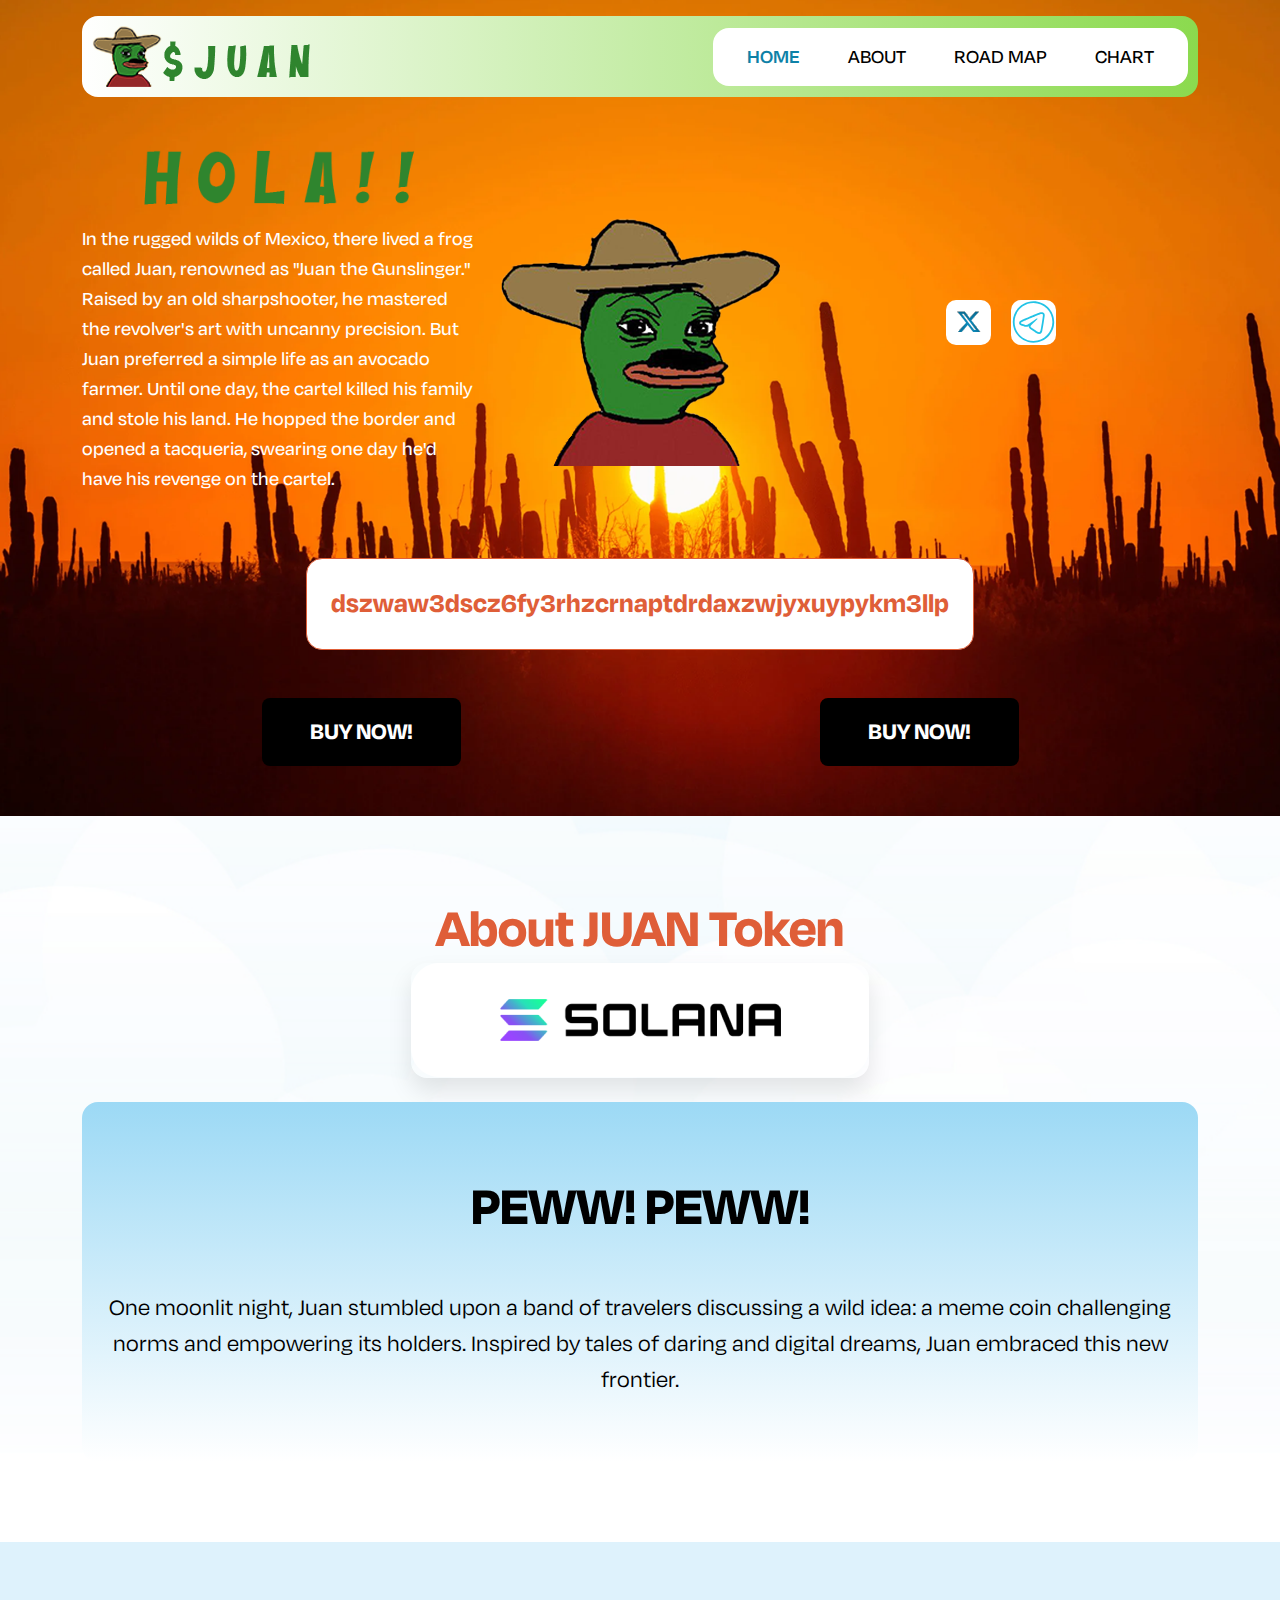
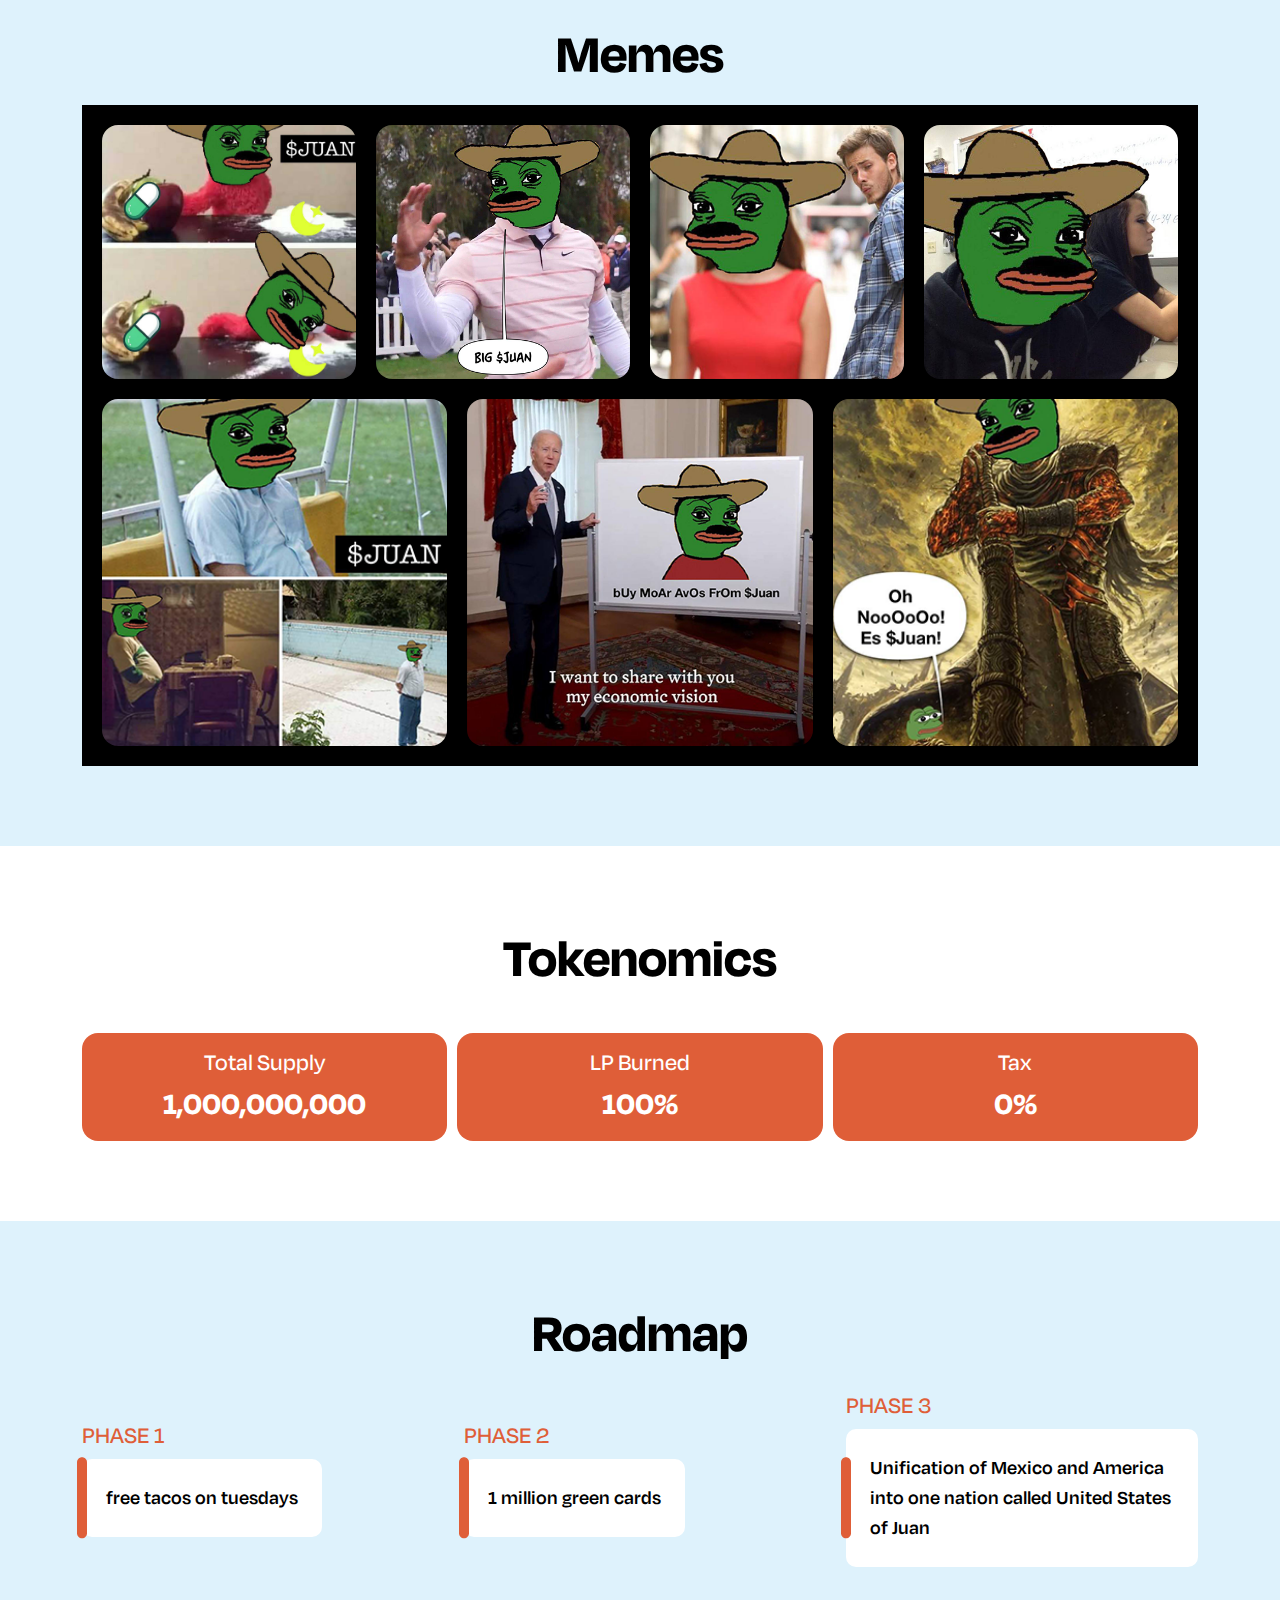
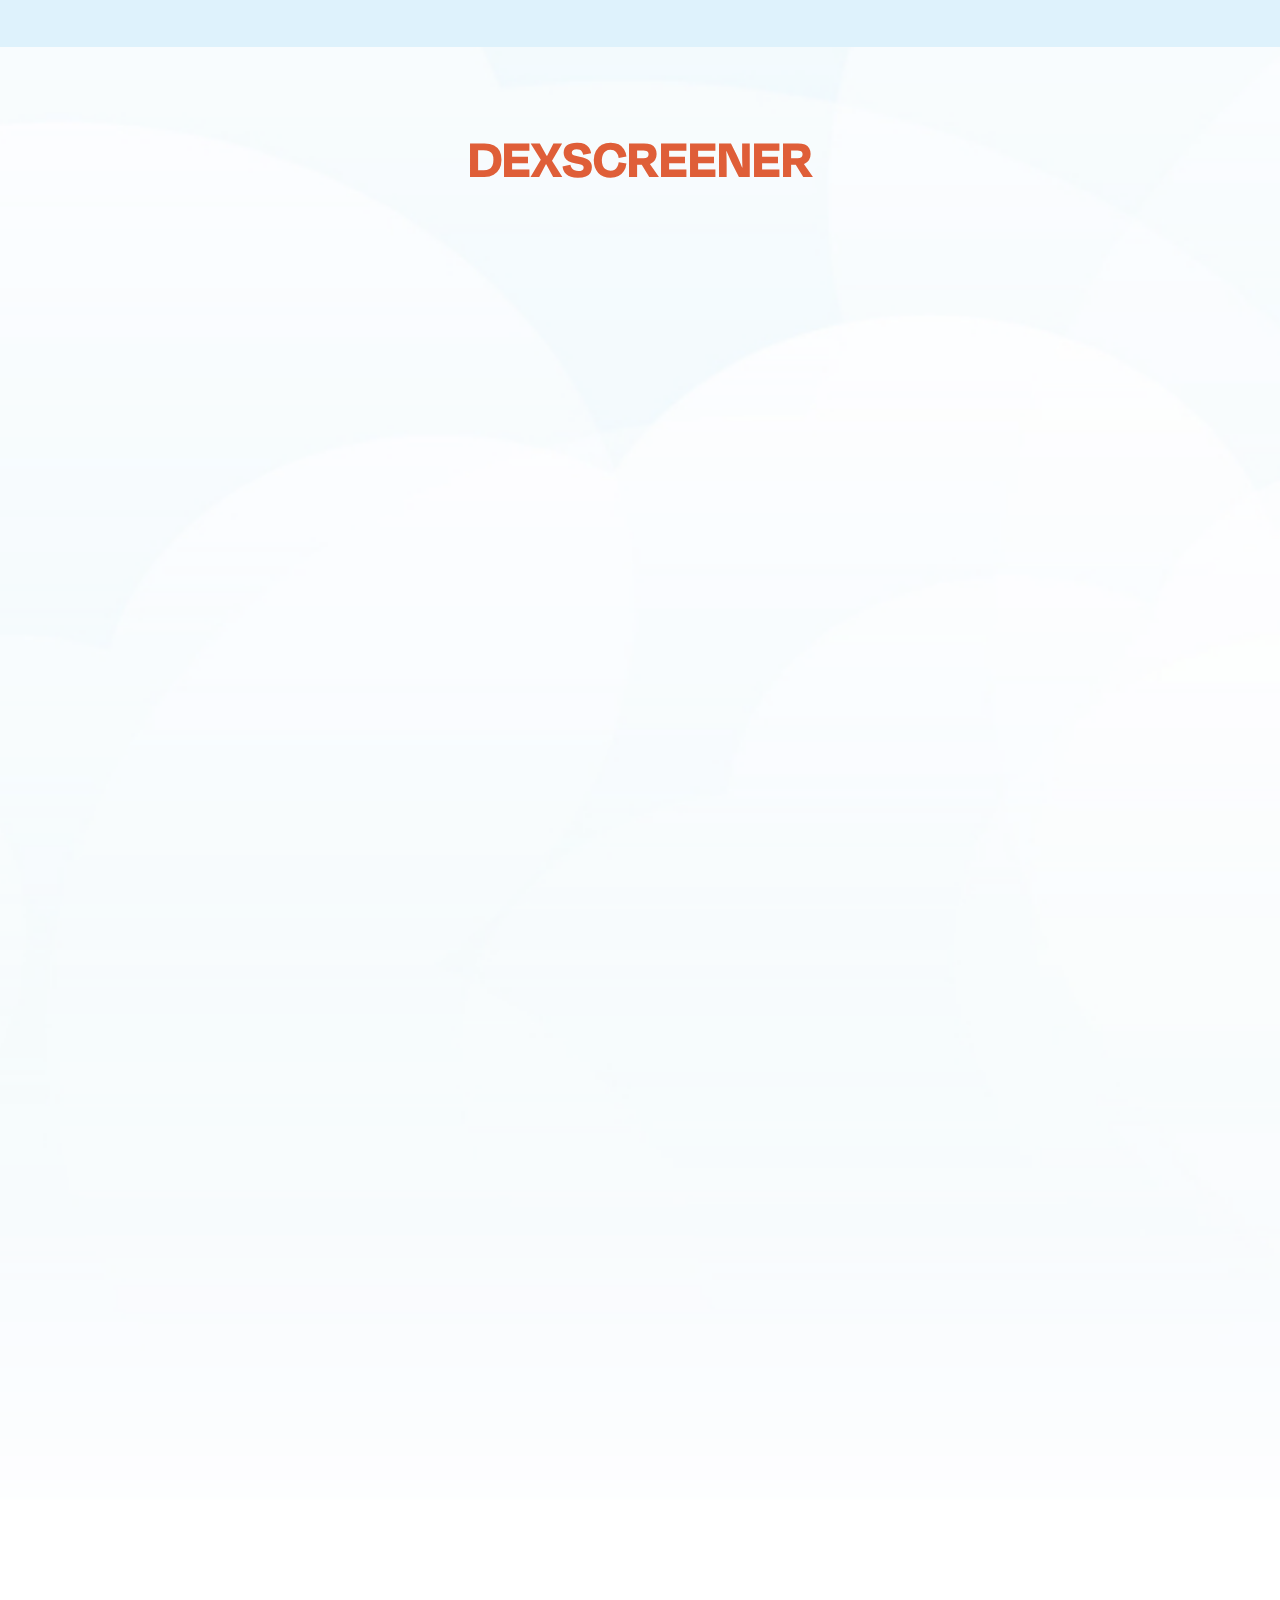
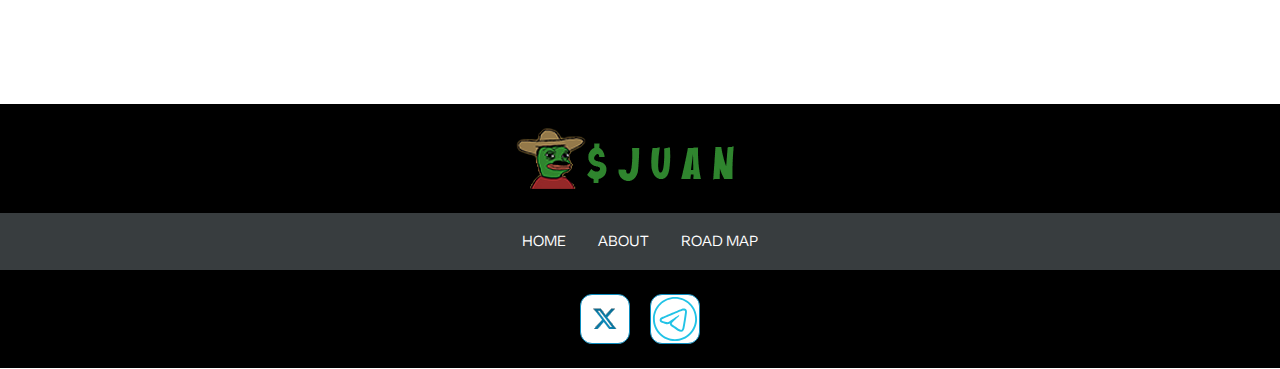
==== index.html @ 1cf5cb99 "a" ====
<!DOCTYPE html>
<html lang="en">
<head>
    <meta charset="UTF-8">
    <meta name="viewport" content="width=device-width, initial-scale=1.0">
    <title>$JUAN</title>
    <link rel="shortcut icon" href="assets/images/lion.png" type="image/png">
    <link rel="stylesheet" href="assets/css/bootstrap.min.css">
    <link rel="stylesheet" href="assets/css/style.css">
</head>

<body>

<header class="position-absolute start-0 end-0 top-0 p-2 p-lg-3">
    <div class="container">
        <div class="row">
            <div>
                <div class="main-header d-flex align-items-center justify-content-between gap-2">
                    <div class="logo">
                        <img src="assets/images/LOO.png" alt="" class="img-fluid">
                    </div>
                    <ul class="menu bg-white fs-5 d-none d-lg-flex">
                        <li><a class="p-3 px-xl-4 nav-link active" href="index.html">HOME</a></li>
                        <li><a class="p-3 px-xl-4 nav-link" href="index.html#about">ABOUT</a></li>
                        <li><a class="p-3 px-xl-4 nav-link" href="index.html#road-map">ROAD MAP</a></li>
                        <li><a class="p-3 px-xl-4 nav-link" href="index.html#dex">CHART</a></li>
                    </ul>
                    <button data-bs-toggle="offcanvas" data-bs-target="#offcanvasRight"
                            aria-controls="offcanvasRight" class="bg-primary p-3 rounded d-lg-none">
                        <img src="assets/images/menu.svg" alt="">
                    </button>
                    <div class="offcanvas offcanvas-end" tabindex="-1" id="offcanvasRight"
                         aria-labelledby="offcanvasRightLabel">
                        <div class="offcanvas-header">
                            <button type="button" class="btn-close" data-bs-dismiss="offcanvas"
                                    aria-label="Close"></button>
                        </div>
                        <div class="offcanvas-body">
                            <ul class="menu bg-white fs-5">
                                <li><a class="p-1 d-block text-black" href="index.html">HOME</a></li>
                                <li><a class="p-1 d-block text-black" href="index.html#about">ABOUT</a></li>
                                <li><a class="p-1 d-block text-black" href="index.html#road-map">ROAD MAP</a></li>
                            </ul>
                        </div>
                    </div>
                </div>
            </div>
        </div>
    </div>
</header>
<main>
    <section class="hero text-center text-lg-start">
        <div class="container">
            <div class="row flex-column flex-lg-row align-items-center row-gap-3">
                <div class="col">
                    <img src="assets/images/welcome.png" alt="WELCOME" class="img-fluid mb-3">
                    <p style="color: white;font-weight: bold" class="fs-5 fw-medium">In the rugged wilds of Mexico,
                        there lived a frog called Juan, renowned as "Juan the Gunslinger." Raised by an old
                        sharpshooter, he mastered the revolver's art with uncanny precision. But Juan preferred a simple
                        life as an avocado farmer. Until one day, the cartel killed his family and stole his land. He
                        hopped the border and opened a tacqueria, swearing one day he'd have his revenge on the
                        cartel.</p>
                </div>
                <div class="w-auto">
                    <img src="assets/images/lion.png" alt="LION" class="img-fluid">
                </div>
                <div class="col">
                    <ul class="w-auto mx-auto social-icons d-flex justify-content-center">
                        <li><a style="margin-right: 20px" href="https://x.com/juan_taco_shack"
                               class="bg-white d-flex align-items-center justify-content-center">
                            <svg width="24" height="22" viewBox="0 0 24 22" fill="none"
                                 xmlns="http://www.w3.org/2000/svg">
                                <g filter="url(#filter0_i_90_52)">
                                    <path
                                            d="M18.3414 0.734131H21.7882L14.258 9.3407L23.1167 21.0523H16.1804L10.7476 13.9493L4.53131 21.0523H1.08242L9.13676 11.8466L0.63855 0.734131H7.75096L12.6617 7.22657L18.3414 0.734131ZM17.1317 18.9892H19.0416L6.71317 2.68884H4.66363L17.1317 18.9892Z"
                                            fill="#0C8DBF"></path>
                                </g>
                                <defs>
                                    <filter id="filter0_i_90_52" x="0.63855" y="0.734131" width="22.4781"
                                            height="24.3181" filterUnits="userSpaceOnUse"
                                            color-interpolation-filters="sRGB">
                                        <feFlood flood-opacity="0" result="BackgroundImageFix"></feFlood>
                                        <feBlend mode="normal" in="SourceGraphic" in2="BackgroundImageFix"
                                                 result="shape"></feBlend>
                                        <feColorMatrix in="SourceAlpha" type="matrix"
                                                       values="0 0 0 0 0 0 0 0 0 0 0 0 0 0 0 0 0 0 127 0"
                                                       result="hardAlpha">
                                        </feColorMatrix>
                                        <feOffset dy="4"></feOffset>
                                        <feGaussianBlur stdDeviation="2"></feGaussianBlur>
                                        <feComposite in2="hardAlpha" operator="arithmetic" k2="-1" k3="1"></feComposite>
                                        <feColorMatrix type="matrix"
                                                       values="0 0 0 0 0 0 0 0 0 0 0 0 0 0 0 0 0 0 0.25 0"></feColorMatrix>
                                        <feBlend mode="normal" in2="shape" result="effect1_innerShadow_90_52"></feBlend>
                                    </filter>
                                </defs>
                            </svg>
                        </a></li>
                        <li><a href="https://t.me/JuanSolVerificar"
                               class="bg-white d-flex align-items-center justify-content-center">

                            <svg xmlns="http://www.w3.org/2000/svg" x="0px" y="0px" width="100" height="100"
                                 viewBox="0 0 50 50"
                                 style="fill:#22C3E6;">
                                <path d="M 25 2 C 12.309288 2 2 12.309297 2 25 C 2 37.690703 12.309288 48 25 48 C 37.690712 48 48 37.690703 48 25 C 48 12.309297 37.690712 2 25 2 z M 25 4 C 36.609833 4 46 13.390175 46 25 C 46 36.609825 36.609833 46 25 46 C 13.390167 46 4 36.609825 4 25 C 4 13.390175 13.390167 4 25 4 z M 34.087891 14.035156 C 33.403891 14.035156 32.635328 14.193578 31.736328 14.517578 C 30.340328 15.020578 13.920734 21.992156 12.052734 22.785156 C 10.984734 23.239156 8.9960938 24.083656 8.9960938 26.097656 C 8.9960938 27.432656 9.7783594 28.3875 11.318359 28.9375 C 12.146359 29.2325 14.112906 29.828578 15.253906 30.142578 C 15.737906 30.275578 16.25225 30.34375 16.78125 30.34375 C 17.81625 30.34375 18.857828 30.085859 19.673828 29.630859 C 19.666828 29.798859 19.671406 29.968672 19.691406 30.138672 C 19.814406 31.188672 20.461875 32.17625 21.421875 32.78125 C 22.049875 33.17725 27.179312 36.614156 27.945312 37.160156 C 29.021313 37.929156 30.210813 38.335938 31.382812 38.335938 C 33.622813 38.335938 34.374328 36.023109 34.736328 34.912109 C 35.261328 33.299109 37.227219 20.182141 37.449219 17.869141 C 37.600219 16.284141 36.939641 14.978953 35.681641 14.376953 C 35.210641 14.149953 34.672891 14.035156 34.087891 14.035156 z M 34.087891 16.035156 C 34.362891 16.035156 34.608406 16.080641 34.816406 16.181641 C 35.289406 16.408641 35.530031 16.914688 35.457031 17.679688 C 35.215031 20.202687 33.253938 33.008969 32.835938 34.292969 C 32.477938 35.390969 32.100813 36.335938 31.382812 36.335938 C 30.664813 36.335938 29.880422 36.08425 29.107422 35.53125 C 28.334422 34.97925 23.201281 31.536891 22.488281 31.087891 C 21.863281 30.693891 21.201813 29.711719 22.132812 28.761719 C 22.899812 27.979719 28.717844 22.332938 29.214844 21.835938 C 29.584844 21.464938 29.411828 21.017578 29.048828 21.017578 C 28.923828 21.017578 28.774141 21.070266 28.619141 21.197266 C 28.011141 21.694266 19.534781 27.366266 18.800781 27.822266 C 18.314781 28.124266 17.56225 28.341797 16.78125 28.341797 C 16.44825 28.341797 16.111109 28.301891 15.787109 28.212891 C 14.659109 27.901891 12.750187 27.322734 11.992188 27.052734 C 11.263188 26.792734 10.998047 26.543656 10.998047 26.097656 C 10.998047 25.463656 11.892938 25.026 12.835938 24.625 C 13.831938 24.202 31.066062 16.883437 32.414062 16.398438 C 33.038062 16.172438 33.608891 16.035156 34.087891 16.035156 z"></path>
                            </svg>
                        </a></li>
                    </ul>
                </div>
                <div class="text-center d-flex flex-column align-items-center gap-4 mt-sm-5">
                    <div class="bg-white border border-primary d-inline-block p-4 rounded-4">
                        <div class="d-flex flex-wrap gap-2 align-items-center justify-content-center">
                            <span class="fs-3 text-primary fw-bold fs-30">dszwaw3dscz6fy3rhzcrnaptdrdaxzwjyxuypykm3llp</span>
                        </div>
                    </div>
                    <div class="container">
                        <div class="row">
                            <div class="col">
                                <button class="bg-black text-white fs-4 py-3 px-5 mt-sm-4 rounded-3 fw-bold"
                                        onclick="window.location.href='https://dexscreener.com/solana/dszwaw3dscz6fy3rhzcrnaptdrdaxzwjyxuypykm3llp'">
                                    BUY NOW!
                                </button>
                            </div>
                            <div class="col">
                                <button class="bg-black text-white fs-4 py-3 px-5 mt-sm-4 rounded-3 fw-bold"
                                        onclick="window.location.href='https://www.juanstacoshack.xyz/game.html'">
                                    BUY NOW!
                                </button>
                            </div>
                        </div>
                    </div>

                </div>
            </div>
        </div>
    </section>
    <section class="about inner-space" id="about">
        <div class="container">
            <div class="row justify-content-center text-center">
                <h2 class="display-4 text-primary fw-bold">About JUAN Token</h2>
                <div>
                    <img class="shadow-1 rounded-4 img-fluid" src="assets/images/solana.png" alt="">
                </div>
                <div>
                    <div class="blue-gdnt d-flex flex-column align-items-center rounded-4 mt-4 p-3 pt-5">
                        <h3 class="display-4 fw-bold mt-lg-4">PEWW! PEWW!</h3>
                        <p class="fs-4 my-3 my-lg-5">One moonlit night, Juan stumbled upon a band of travelers
                            discussing a wild idea: a meme coin challenging norms and empowering its holders. Inspired
                            by tales of daring and digital dreams, Juan embraced this new frontier.</p>
                    </div>
                </div>
            </div>
        </div>
    </section>
    <section class="bg-secondary inner-space">
        <div class="container text-center">
            <div class="row">
                <h2 class="display-4 fw-bold">Memes</h2>
            </div>
            <div class="vio-gallery mt-3">
                <div class="d-flex">
                    <div class="col"><img src="assets/images/cv1.png" class="w-100" alt=""></div>
                    <div class="col"><img src="assets/images/cv2.png" class="w-100" alt=""></div>
                    <div class="col"><img src="assets/images/cv3.png" class="w-100" alt=""></div>
                    <div class="col"><img src="assets/images/cv4.png" class="w-100" alt=""></div>
                </div>
                <div class="d-flex">
                    <div class="col"><img src="assets/images/cv5.png" class="w-100" alt=""></div>
                    <div class="col"><img src="assets/images/cv6.png" class="w-100" alt=""></div>
                    <div class="col"><img src="assets/images/cv7.png" class="w-100" alt=""></div>
                </div>
            </div>
        </div>
    </section>
    <section class="community text-center inner-space">
        <div class="container">
            <div class="row">
                <h2 class="display-4 fw-bold mb-3">Tokenomics</h2>
                <div class="d-flex flex-wrap text-white gap-30 mt-lg-4">
                    <div class="bg-primary min-w-max rounded-4 col px-4 py-3 px-xl-5 px-xxl-4">
                        <h3 class="fs-4 fw-medium mb-2"> Total Supply</h3>
                        <h4 class="fs-2 fw-bold">1,000,000,000</h4>
                    </div>
                    <div class="bg-primary min-w-max rounded-4 col px-4 py-3 px-xl-5 px-xxl-4">
                        <h3 class="fs-4 fw-medium mb-2">LP Burned</h3>
                        <h4 class="fs-2 fw-bold">100%</h4>
                    </div>
                    <div class="bg-primary min-w-max rounded-4 col px-4 py-3 px-xl-5 px-xxl-4">
                        <h3 class="fs-4 fw-medium mb-2">Tax</h3>
                        <h4 class="fs-2 fw-bold">0%</h4>
                    </div>

                </div>
            </div>
        </div>
    </section>

    <section class="bg-secondary inner-space" id="road-map">
        <div class="container">
            <div class="row text-center">
                <h2 class="display-4 fw-bold">Roadmap</h2>

            </div>
            <div class="d-flex flex-column flex-md-row fw-medium roadmap mt-4 align-items-center">
                <div class="col">
                    <div class="position-relative d-flex">
                        <div class="d-xxl-flex align-items-center">
                            <h3 class="fs-4 d-xxl-none text-primary mb-2">PHASE 1</h3>
                            <div class="fs-5 position-relative">
                                <p>
                                    free tacos on tuesdays
                                </p>
                                <div class="position-absolute top-50 start-0 translate-middle">
                                    <img src="assets/images/devider.svg" alt="">
                                </div>
                            </div>
                        </div>
                        <div class="d-none d-xxl-block position-absolute end-0 translate-middle-y top-50">
                            <img src="assets/images/phase1.svg" alt="">
                        </div>
                    </div>
                </div>
                <div class="col">
                    <div class="position-relative d-flex">
                        <div class="d-xxl-flex align-items-center">
                            <h3 class="fs-4 d-xxl-none text-primary mb-2">PHASE 2</h3>
                            <div class="fs-5 position-relative">
                                <p>
                                    1 million green cards
                                </p>
                                <div class="position-absolute top-50 start-0 translate-middle">
                                    <img src="assets/images/devider.svg" alt="">
                                </div>
                            </div>
                        </div>
                        <div class="d-none d-xxl-block position-absolute end-0 translate-middle-y top-50">
                            <img src="assets/images/phase2.svg" alt="">
                        </div>
                    </div>
                </div>
                <div class="col">
                    <div class="position-relative d-flex">
                        <div class="d-xxl-flex align-items-center">
                            <h3 class="fs-4 d-xxl-none text-primary mb-2">PHASE 3</h3>
                            <div class="fs-5 position-relative">
                                <p>
                                    Unification of Mexico and America into one nation called United States of Juan
                                </p>
                                <div class="position-absolute top-50 start-0 translate-middle">
                                    <img src="assets/images/devider.svg" alt="">
                                </div>
                            </div>
                        </div>
                        <div class="d-none d-xxl-block position-absolute end-0 translate-middle-y top-50">
                            <img src="assets/images/phase3.svg" alt="">
                        </div>
                    </div>
                </div>
            </div>
        </div>
    </section>
    <section class="about inner-space" id="dex">
        <div class="container">
            <div class="row justify-content-center text-center">
                <h2 class="display-4 text-primary fw-bold">DEXSCREENER</h2>
                <br>
                <br>
                <br>
                <style>#dexscreener-embed {
                    position: relative;
                    width: 100%;
                    padding-bottom: 125%;
                }

                @media (min-width: 1400px) {
                    #dexscreener-embed {
                        padding-bottom: 65%;
                    }
                }

                #dexscreener-embed iframe {
                    position: absolute;
                    width: 100%;
                    height: 100%;
                    top: 0;
                    left: 0;
                    border: 0;
                }</style>
                <div id="dexscreener-embed">
                    <iframe src="https://dexscreener.com/solana/5V6tPy9C8UEUwH5z3iSbVzRU79CkxKBgWpiBZSnkdeX1?embed=1&theme=dark&trades=0"></iframe>
                </div>

            </div>
        </div>
    </section>

</main>
<footer class="bg-black text-white py-4">
    <div class="container-fluid">
        <div class="row">
            <div class="logo text-center"><img src="assets/images/LOO.png" alt=""></div>
            <ul class="menu bg-secondary bg-opacity-25 fs-14 p-0 d-flex justify-content-center my-4">
                <li><a class="p-1 p-sm-2 p-md-3 text-white d-block" href="index.html">HOME</a></li>
                <li><a class="p-1 p-sm-2 p-md-3 text-white d-block" href="index.html#about">ABOUT</a></li>
                <li><a class="p-1 p-sm-2 p-md-3 text-white d-block" href="index.html#road-map">ROAD MAP</a></li>
            </ul>
        </div>
    </div>
    <div class="container">
        <div class="row">
            <ul class="w-auto mx-auto social-icons d-flex justify-content-center">
                <li><a href="https://x.com/juan_taco_shack"
                       class="bg-white d-flex align-items-center justify-content-center">
                    <svg width="24" height="22" viewBox="0 0 24 22" fill="none"
                         xmlns="http://www.w3.org/2000/svg">
                        <g filter="url(#filter0_i_90_52)">
                            <path
                                    d="M18.3414 0.734131H21.7882L14.258 9.3407L23.1167 21.0523H16.1804L10.7476 13.9493L4.53131 21.0523H1.08242L9.13676 11.8466L0.63855 0.734131H7.75096L12.6617 7.22657L18.3414 0.734131ZM17.1317 18.9892H19.0416L6.71317 2.68884H4.66363L17.1317 18.9892Z"
                                    fill="#0C8DBF"></path>
                        </g>
                        <defs>
                            <filter id="filter0_i_90_52" x="0.63855" y="0.734131" width="22.4781"
                                    height="24.3181" filterUnits="userSpaceOnUse"
                                    color-interpolation-filters="sRGB">
                                <feFlood flood-opacity="0" result="BackgroundImageFix"></feFlood>
                                <feBlend mode="normal" in="SourceGraphic" in2="BackgroundImageFix"
                                         result="shape"></feBlend>
                                <feColorMatrix in="SourceAlpha" type="matrix"
                                               values="0 0 0 0 0 0 0 0 0 0 0 0 0 0 0 0 0 0 127 0" result="hardAlpha">
                                </feColorMatrix>
                                <feOffset dy="4"></feOffset>
                                <feGaussianBlur stdDeviation="2"></feGaussianBlur>
                                <feComposite in2="hardAlpha" operator="arithmetic" k2="-1" k3="1"></feComposite>
                                <feColorMatrix type="matrix"
                                               values="0 0 0 0 0 0 0 0 0 0 0 0 0 0 0 0 0 0 0.25 0"></feColorMatrix>
                                <feBlend mode="normal" in2="shape" result="effect1_innerShadow_90_52"></feBlend>
                            </filter>
                        </defs>
                    </svg>
                </a></li>
                <li><a href="https://t.me/JuanSolVerificar"
                       class="bg-white d-flex align-items-center justify-content-center">

                    <svg xmlns="http://www.w3.org/2000/svg" x="0px" y="0px" width="100" height="100" viewBox="0 0 50 50"
                         style="fill:#22C3E6;">
                        <path d="M 25 2 C 12.309288 2 2 12.309297 2 25 C 2 37.690703 12.309288 48 25 48 C 37.690712 48 48 37.690703 48 25 C 48 12.309297 37.690712 2 25 2 z M 25 4 C 36.609833 4 46 13.390175 46 25 C 46 36.609825 36.609833 46 25 46 C 13.390167 46 4 36.609825 4 25 C 4 13.390175 13.390167 4 25 4 z M 34.087891 14.035156 C 33.403891 14.035156 32.635328 14.193578 31.736328 14.517578 C 30.340328 15.020578 13.920734 21.992156 12.052734 22.785156 C 10.984734 23.239156 8.9960938 24.083656 8.9960938 26.097656 C 8.9960938 27.432656 9.7783594 28.3875 11.318359 28.9375 C 12.146359 29.2325 14.112906 29.828578 15.253906 30.142578 C 15.737906 30.275578 16.25225 30.34375 16.78125 30.34375 C 17.81625 30.34375 18.857828 30.085859 19.673828 29.630859 C 19.666828 29.798859 19.671406 29.968672 19.691406 30.138672 C 19.814406 31.188672 20.461875 32.17625 21.421875 32.78125 C 22.049875 33.17725 27.179312 36.614156 27.945312 37.160156 C 29.021313 37.929156 30.210813 38.335938 31.382812 38.335938 C 33.622813 38.335938 34.374328 36.023109 34.736328 34.912109 C 35.261328 33.299109 37.227219 20.182141 37.449219 17.869141 C 37.600219 16.284141 36.939641 14.978953 35.681641 14.376953 C 35.210641 14.149953 34.672891 14.035156 34.087891 14.035156 z M 34.087891 16.035156 C 34.362891 16.035156 34.608406 16.080641 34.816406 16.181641 C 35.289406 16.408641 35.530031 16.914688 35.457031 17.679688 C 35.215031 20.202687 33.253938 33.008969 32.835938 34.292969 C 32.477938 35.390969 32.100813 36.335938 31.382812 36.335938 C 30.664813 36.335938 29.880422 36.08425 29.107422 35.53125 C 28.334422 34.97925 23.201281 31.536891 22.488281 31.087891 C 21.863281 30.693891 21.201813 29.711719 22.132812 28.761719 C 22.899812 27.979719 28.717844 22.332938 29.214844 21.835938 C 29.584844 21.464938 29.411828 21.017578 29.048828 21.017578 C 28.923828 21.017578 28.774141 21.070266 28.619141 21.197266 C 28.011141 21.694266 19.534781 27.366266 18.800781 27.822266 C 18.314781 28.124266 17.56225 28.341797 16.78125 28.341797 C 16.44825 28.341797 16.111109 28.301891 15.787109 28.212891 C 14.659109 27.901891 12.750187 27.322734 11.992188 27.052734 C 11.263188 26.792734 10.998047 26.543656 10.998047 26.097656 C 10.998047 25.463656 11.892938 25.026 12.835938 24.625 C 13.831938 24.202 31.066062 16.883437 32.414062 16.398438 C 33.038062 16.172438 33.608891 16.035156 34.087891 16.035156 z"></path>
                    </svg>
                </a></li>
            </ul>
        </div>
    </div>
</footer>
<script src="assets/js/jquery.min.js"></script>
<script src="assets/js/bootstrap.bundle.min.js"></script>
<script src="assets/js/main.js"></script>
<script>(function () {
    function c() {
        var b = a.contentDocument || a.contentWindow.document;
        if (b) {
            var d = b.createElement('script');
            d.innerHTML = "window.__CF$cv$params={r:'8a147857ad4c0da5',t:'MTcyMDY1NTU3NC4wMDAwMDA='};var a=document.createElement('script');a.nonce='';a.src='../../../cdn-cgi/challenge-platform/h/b/scripts/jsd/191f93ebdf8e/maind41d.js';document.getElementsByTagName('head')[0].appendChild(a);";
            b.getElementsByTagName('head')[0].appendChild(d)
        }
    }

    if (document.body) {
        var a = document.createElement('iframe');
        a.height = 1;
        a.width = 1;
        a.style.position = 'absolute';
        a.style.top = 0;
        a.style.left = 0;
        a.style.border = 'none';
        a.style.visibility = 'hidden';
        document.body.appendChild(a);
        if ('loading' !== document.readyState) c(); else if (window.addEventListener) document.addEventListener('DOMContentLoaded', c); else {
            var e = document.onreadystatechange || function () {
            };
            document.onreadystatechange = function (b) {
                e(b);
                'loading' !== document.readyState && (document.onreadystatechange = e, c())
            }
        }
    }
})();</script>
</body>


</html>
---- assets/css/style.css ----
.loader-wrapper {
    z-index: 9999;
}

.loader {
    width: calc(6*30px);
    height: 50px;
    display: flex;
    color: #DF5E38;
    filter: drop-shadow(30px 25px 0 currentColor) drop-shadow(60px 0 0 currentColor) drop-shadow(120px 0 0 currentColor);
    -webkit-clip-path: inset(0 100% 0 0);
    clip-path: inset(0 100% 0 0);
    animation: l12 2s infinite steps(7);
    position: absolute;
    top: 50%;
    left: 50%;
    transform: translate(-50%, -50%);
}

.loader:before {
    content: "";
    width: 30px;
    height: 25px;
    --c: no-repeat radial-gradient(farthest-side, currentColor 92%, #0000);
    background:
        var(--c) left /70% 70%,
        var(--c) right/20% 20%,
        var(--c) top 0 right 15%/20% 20%,
        var(--c) bottom 0 right 15%/20% 20%;
}

@keyframes l12 {
    100% {
        -webkit-clip-path: inset(0 -30px 0 0);
        clip-path: inset(0 -30px 0 0)
    }
}

:root {
    --bs-primary-rgb: 223, 94, 56;
    --bs-secondary-rgb: 222, 242, 252;
}

@font-face {
    font-family: 'Degular';
    src: url('../fonts/DegularVariable.ttf');
    font-weight: 100 900;
    font-stretch: 75% 100%;
    font-style: normal italic;
}

body {
    font-family: 'Degular', sans-serif, Arial, Helvetica;
    color: #000;
}

::-webkit-scrollbar {
    width: 5px;
}

::-webkit-scrollbar-track {
    background: #fff;
}

::-webkit-scrollbar-thumb {
    background: #DF5E38;
}

ul {
    padding: 0;
    margin: 0;
    list-style: none;
}

a {
    text-decoration: none;
}

input,
button,
textarea {
    appearance: none;
    border: none;
    outline: none;
}

p,
h1,
h2,
h3,
h4,
h5,
h6 {
    margin: 0;
}

.fs-12 {
    font-size: 12px;
}

.fs-14 {
    font-size: 14px;
}

.fs-18 {
    font-size: 18px;
}

.fs-22 {
    font-size: 22px;
}

.gap-30 {
    gap: 10px;
}

.p-30 {
    padding: 30px;
}

.-mb-1{
    margin-bottom: -1px;
}

.bg-cover{
    background-size: cover !important;
}
.bg-bottom{
    background-position: bottom !important;
}

.min-w-max {
    min-width: max-content;
}

.list-square {
    list-style-type: square;
    margin-left: 20px;
}

.rounded-16 {
    border-radius: 16px;
}

.inner-space {
    padding: 40px 0;
}

.shadow-1 {
    box-shadow: 0 13px 24.5px rgba(0, 0, 0, 0.1);
}

.main-header {
    background: linear-gradient(90deg, rgb(255, 255, 255) 0%, rgb(139, 218, 78) 100%);
    border-radius: 16px;
    padding: 10px;
}

.main-header .menu {
    border-radius: 16px;
    padding: 0 10px;
}

.main-header .nav-link {
    display: block;
    border-radius: 10px;
    color: #000;
    font-weight: 500;
    line-height: normal;
}

.nav-link.active {
    font-weight: 600;
    color: #0E81A7;
}

.offcanvas {
    --bs-offcanvas-width: 250px;
}

footer .social-icons a {
    width: 40px;
    height: 40px;
    border-radius: 12px;
    border: 1px solid #0C8DBF;
}

.hero {
    background-image: url('../images/hero-bg.png');
    background-size: cover;
    background-repeat: no-repeat;
    background-position: bottom;
    padding-top: 150px;
    padding-bottom: 50px;
}

.about {
    background-image: url('../images/about-bg.png');
    background-size: cover;
    background-repeat: no-repeat;
    background-position: top;
}

.social-icons a {
    width: 45px;
    height: 45px;
    border-radius: 10px;
}

.blue-gdnt {
    background: linear-gradient(0deg, rgba(255, 255, 255, 1) 0%, rgba(156, 217, 245, 1) 100%);
}

.vio-gallery .col {
    padding: 2px;
}

.vio-gallery img {
    border-radius: 5px;
}

.roadmap {
    gap: 30px;
}

.roadmap p {
    padding: 24px;
    background-color: #fff;
    border-radius: 10px;
    height: 100%;
    font-weight: 600;
}

.stacking-hero {
    background-image: url('../images/staking-hero-bg.png');
    background-position: top;
}

.staking-voting img {
    max-width: 144px;
}

.staking-voting .bg-secondary {
    background-color: #82D1F2 !important;
}

.faq .accordion-button::after {
    background-image: url('../images/plus.svg');
    transition: none;
}

.faq .accordion-button {
    font-weight: bold;
    color: #000;
}

.faq .accordion-button.collapsed {
    color: #00000080;
    font-weight: normal;
}

.faq .accordion-button:not(.collapsed)::after {
    background-image: url('../images/minus.svg');
}

.amout-to-stake input::placeholder {
    color: #000;
}

footer .social-icons {
    gap: 20px;
}

@media (min-width:992px) {
    footer .social-icons a {
        width: 50px;
        height: 50px;
    }

    footer .menu a {
        font-size: 17px;
    }

    footer .fs-14 {
        font-size: 16px;
    }

    .inner-space {
        padding: 80px 0;
    }

    .vio-gallery {
        padding: 10px;
        background-color: #000;
    }

    .vio-gallery .col {
        padding: 10px;
    }

    .vio-gallery img {
        border-radius: 16px;
    }
}

@media (min-width:1400px) {
    .main-header .nav-link {
        padding: 18px 40px !important;
        border-radius: 16px;
    }

    footer .nav-link {
        padding: 16px 56px !important;
        font-size: 20px;
    }

    .container,
    .container-lg,
    .container-md,
    .container-sm,
    .container-xl,
    .container-xxl {
        max-width: 1458px;
    }

    .hero h1 {
        font-size: 42px;
    }

    .faq h1 {
        font-size: 64px;
    }

    .fs-30 {
        font-size: 30px !important;
    }

    .hero .social-icons a {
        width: 70px;
        height: 70px;
        border-radius: 16px;
    }

    .stacking-hero .social-icons a {
        width: 60px;
        height: 60px;
        border-radius: 16px;
    }

    header.p-lg-3 {
        padding: 30px 0 !important;
    }

    .hero {
        padding-top: 210px;
        padding-bottom: 100px;
    }

    .inner-space {
        padding: 100px 0;
    }

    .gap-30 {
        gap: 30px;
    }

    .display-4 {
        font-size: 54px;
    }

    .community .fs-2 {
        font-size: 36px !important;
    }

    .roadmap p {
        padding: 24px 100px 24px 50px;
        border-radius: 16px;
        margin-right: 80px;
    }

    .roadmap {
        gap: 80px;
    }

    footer .menu a {
        font-size: 20px;
        padding: 16px 55px !important;
    }

    .fs-48 {
        font-size: 48px;
    }
}
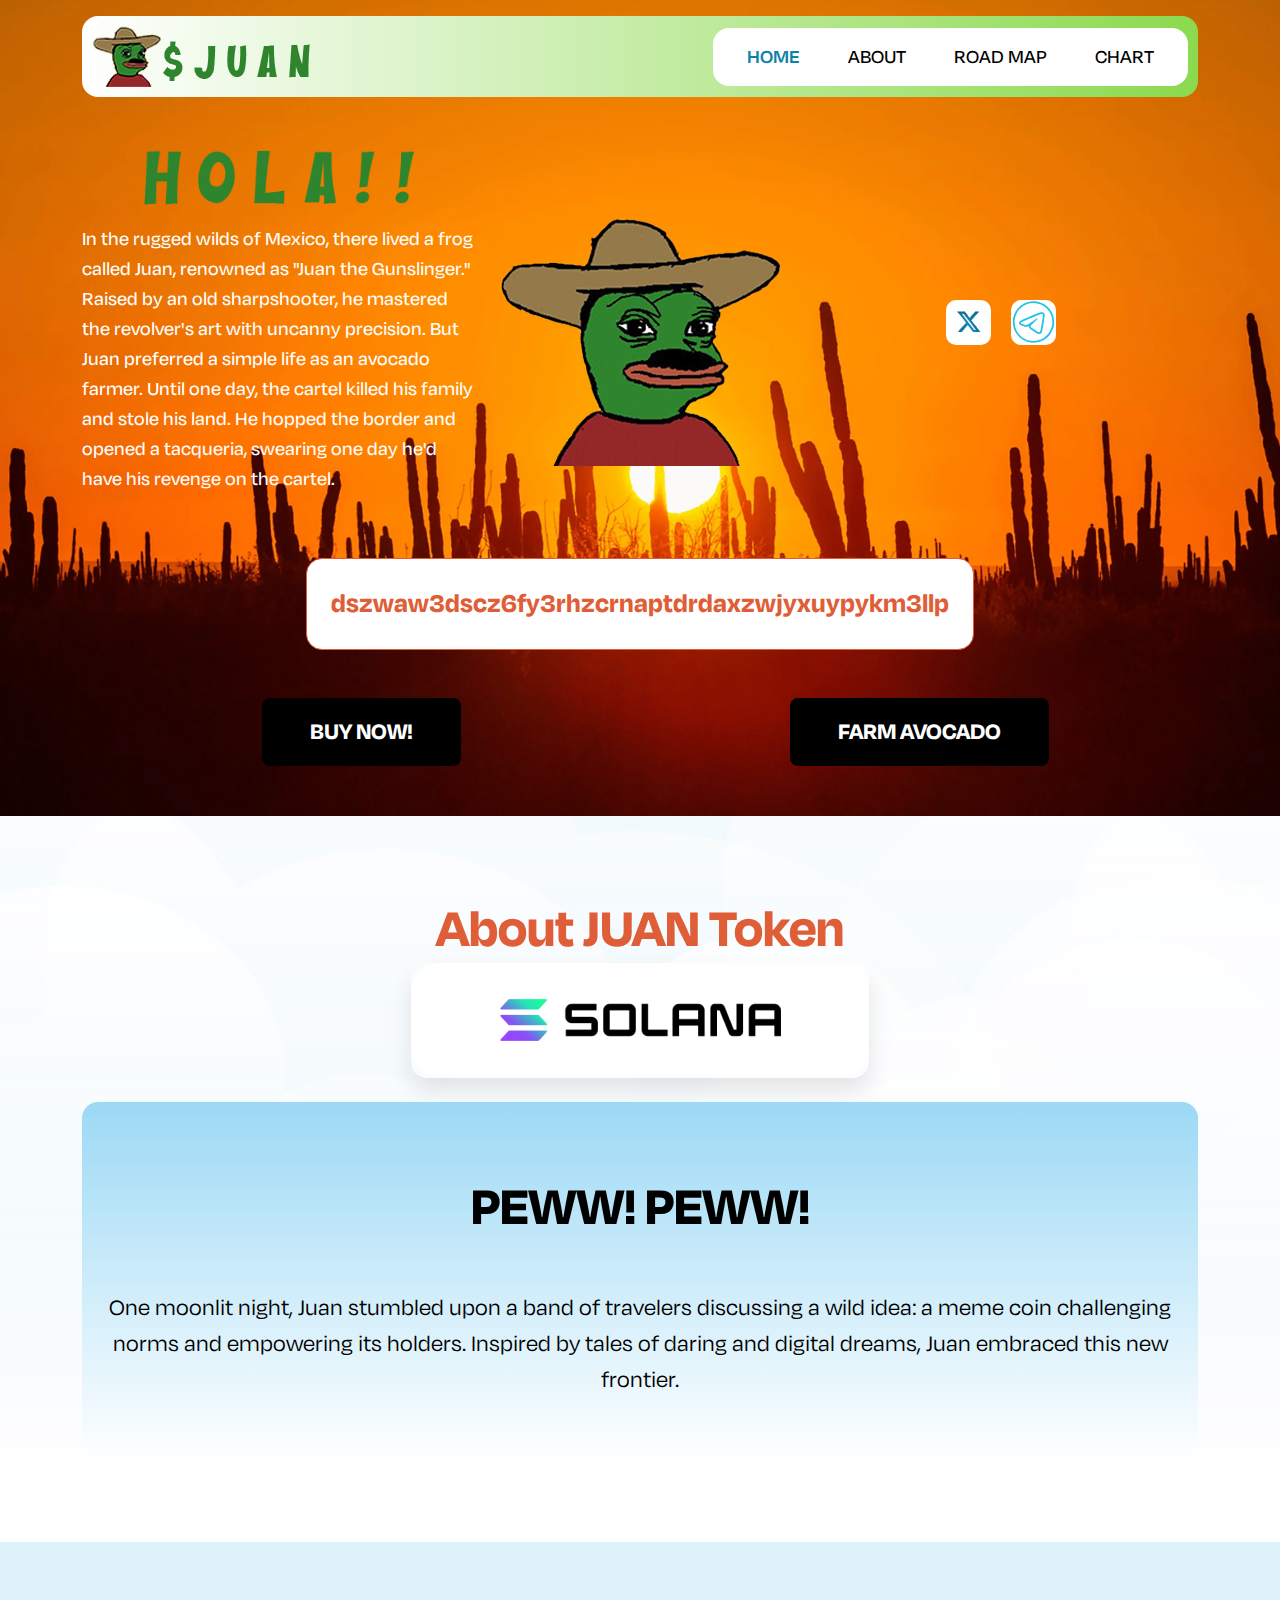
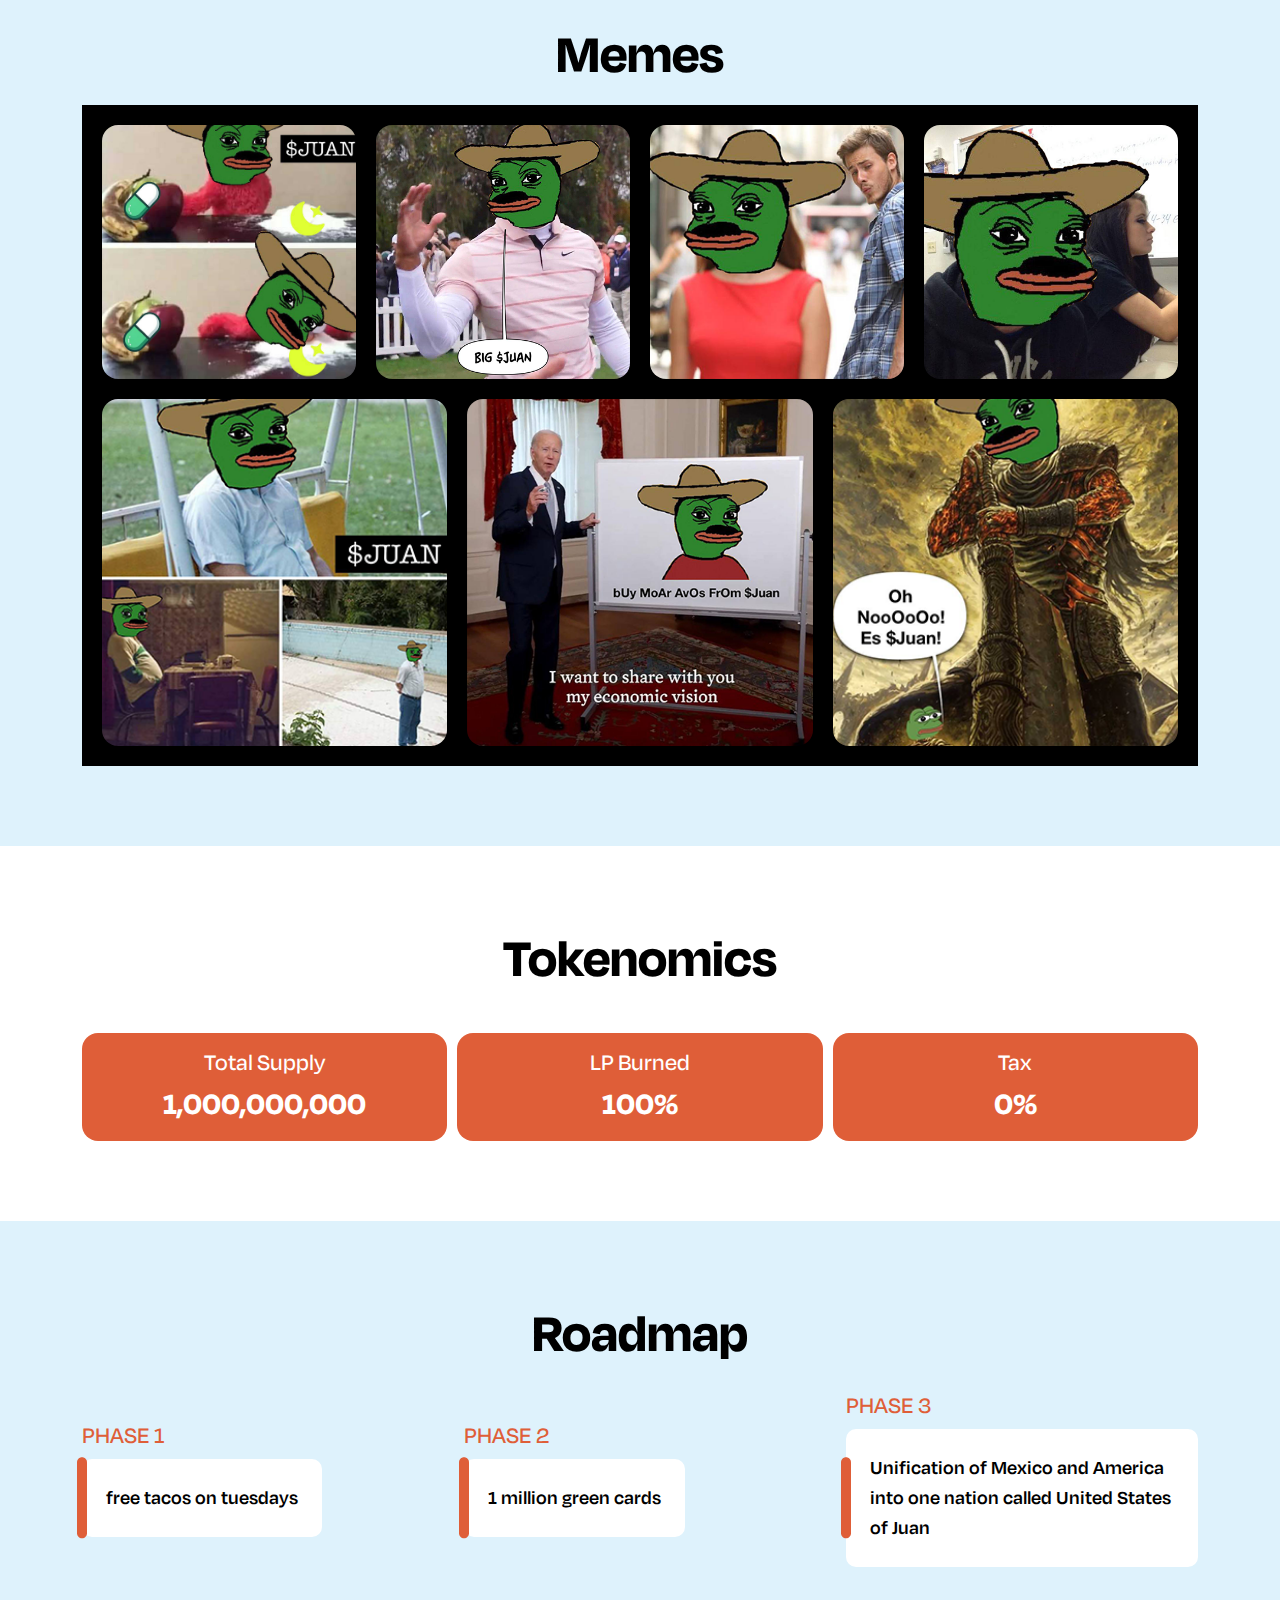
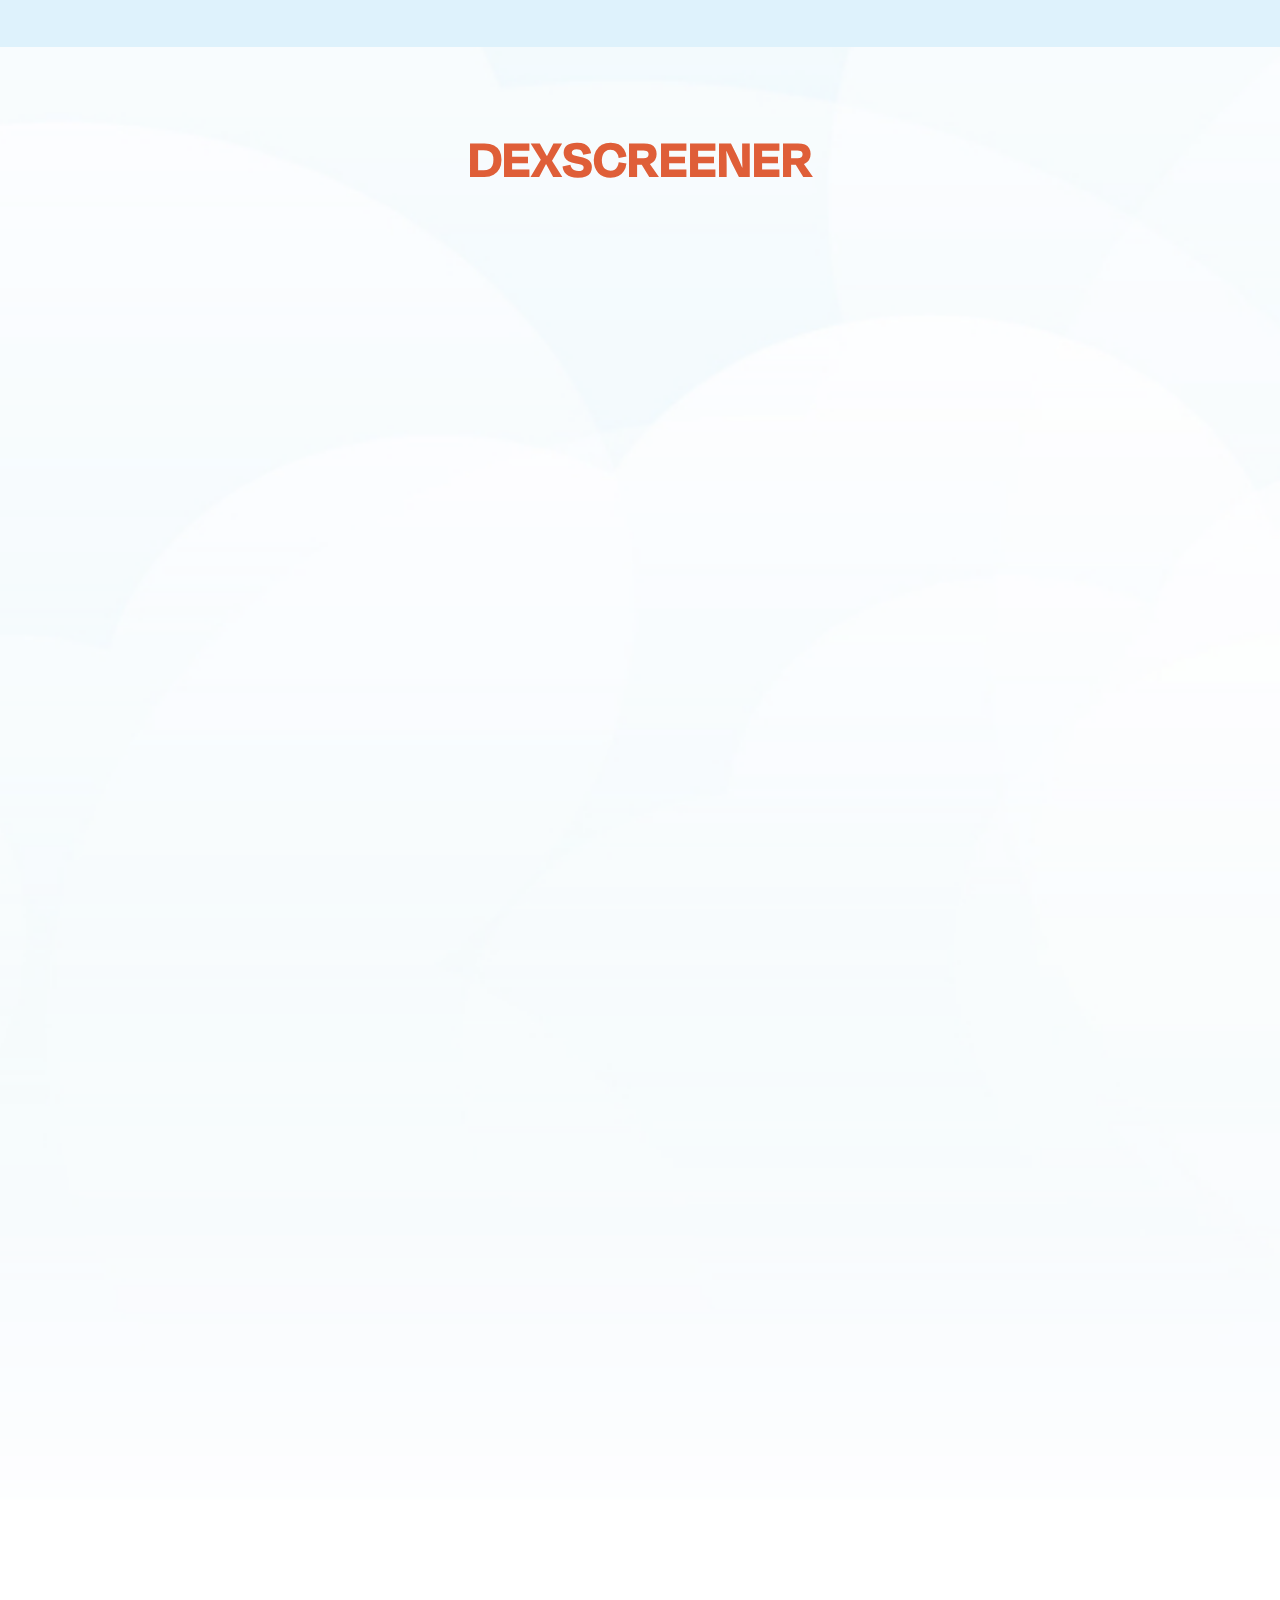
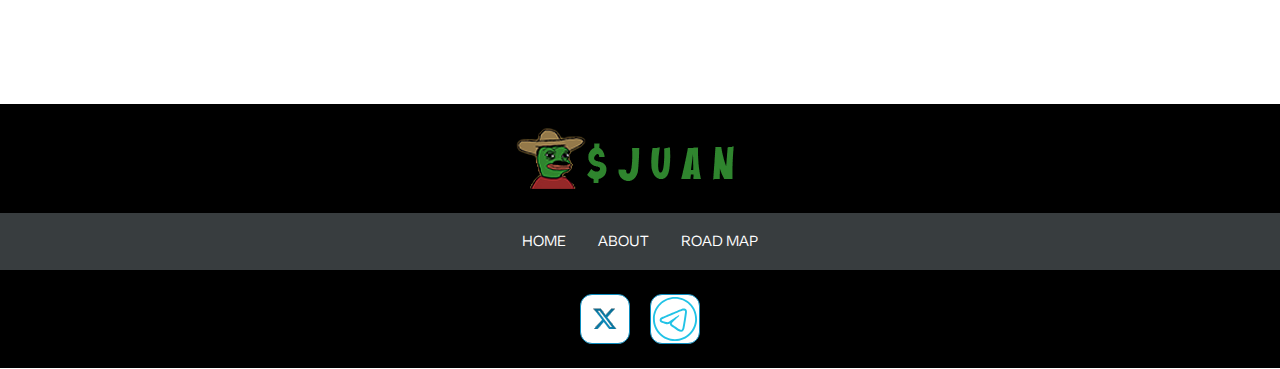
==== commit 14e71868: "a" ====
--- a/index.html
+++ b/index.html
@@ -124,7 +124,7 @@
                             <div class="col">
                                 <button class="bg-black text-white fs-4 py-3 px-5 mt-sm-4 rounded-3 fw-bold"
                                         onclick="window.location.href='https://www.juanstacoshack.xyz/game.html'">
-                                    BUY NOW!
+                                    FARM AVOCADO
                                 </button>
                             </div>
                         </div>
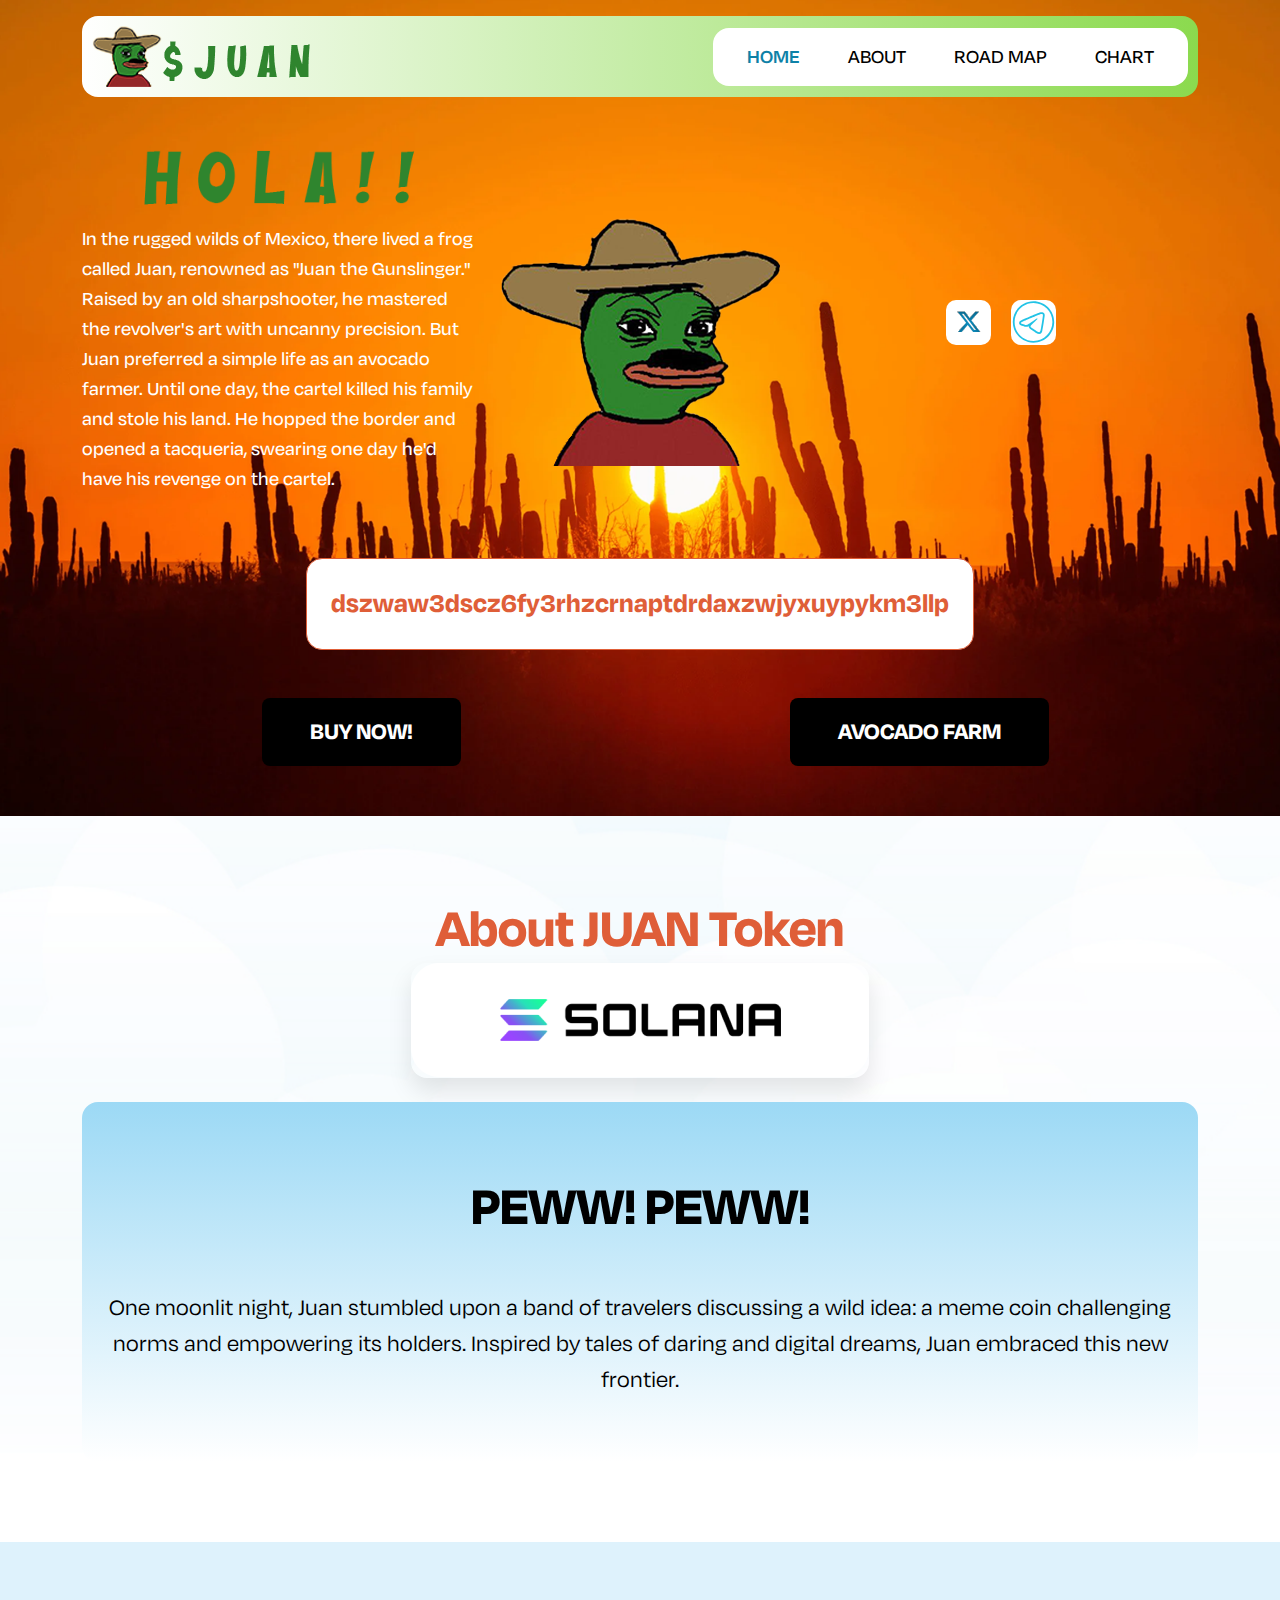
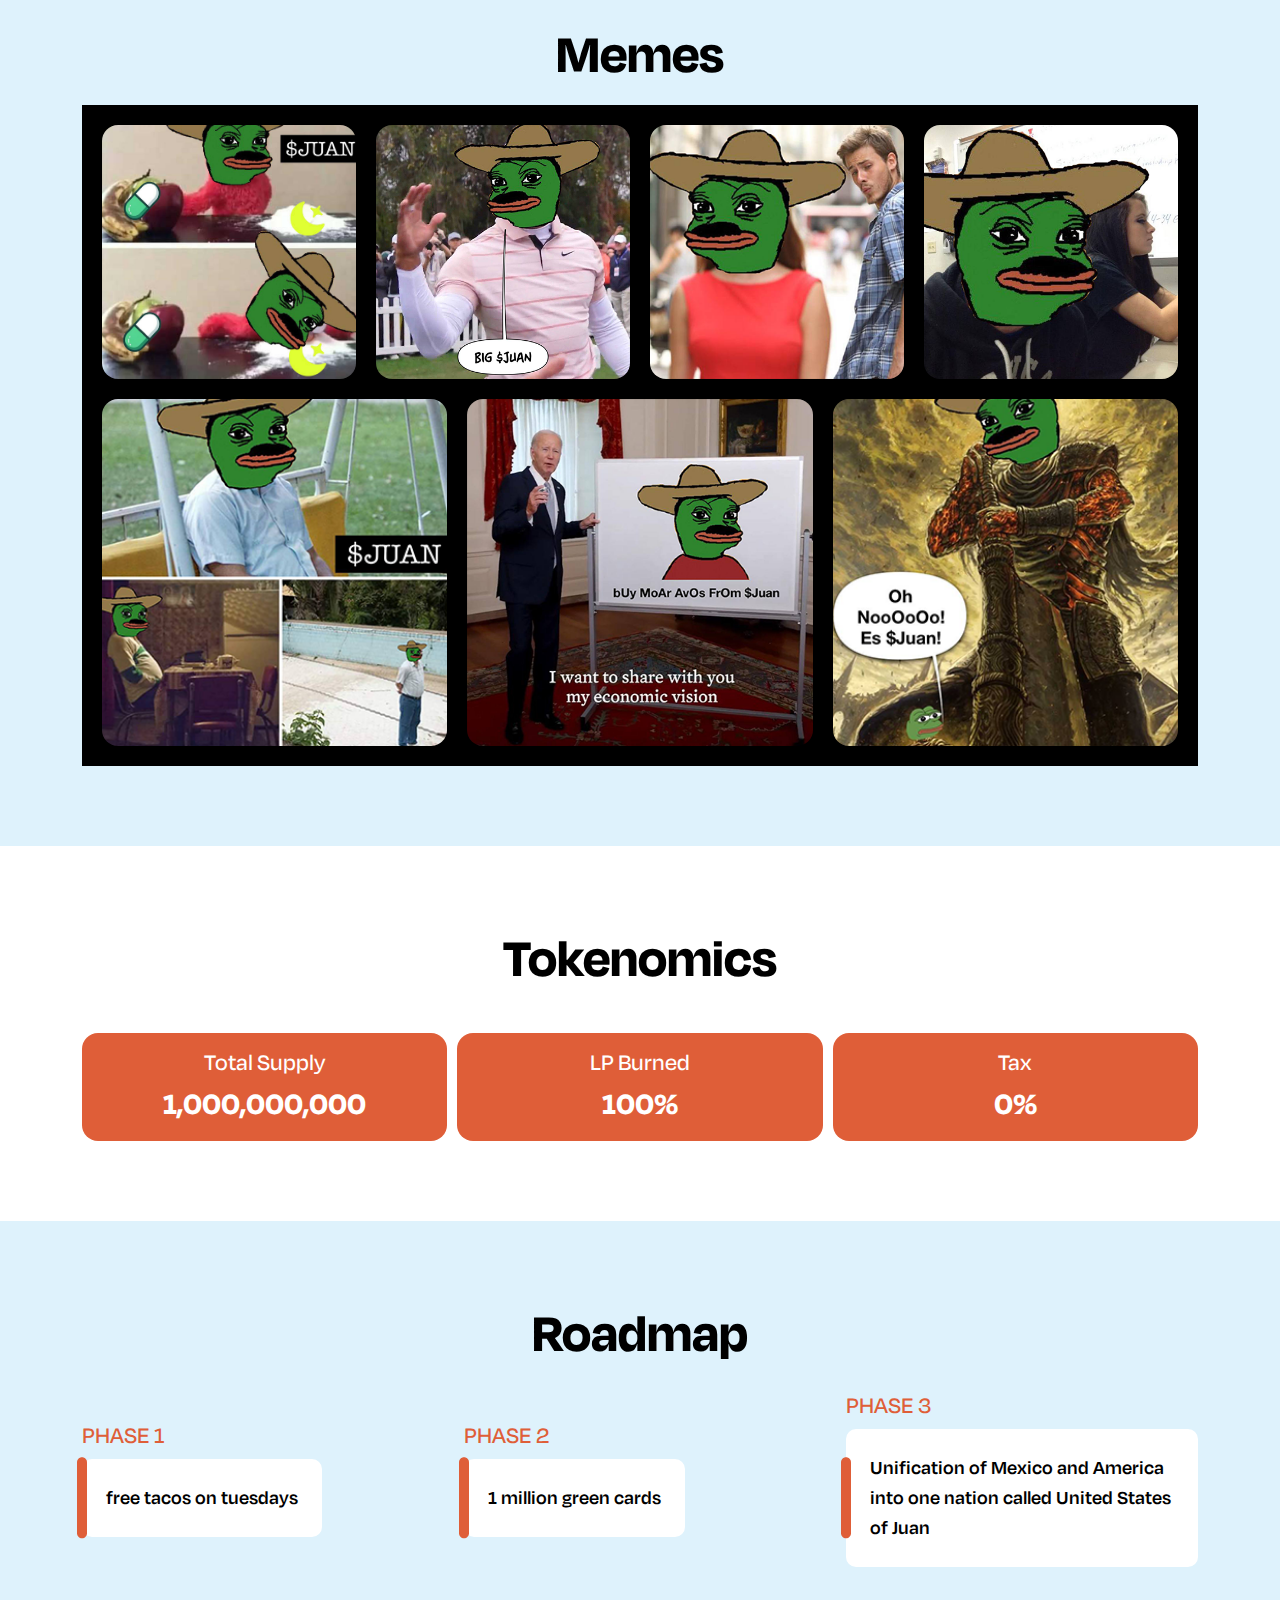
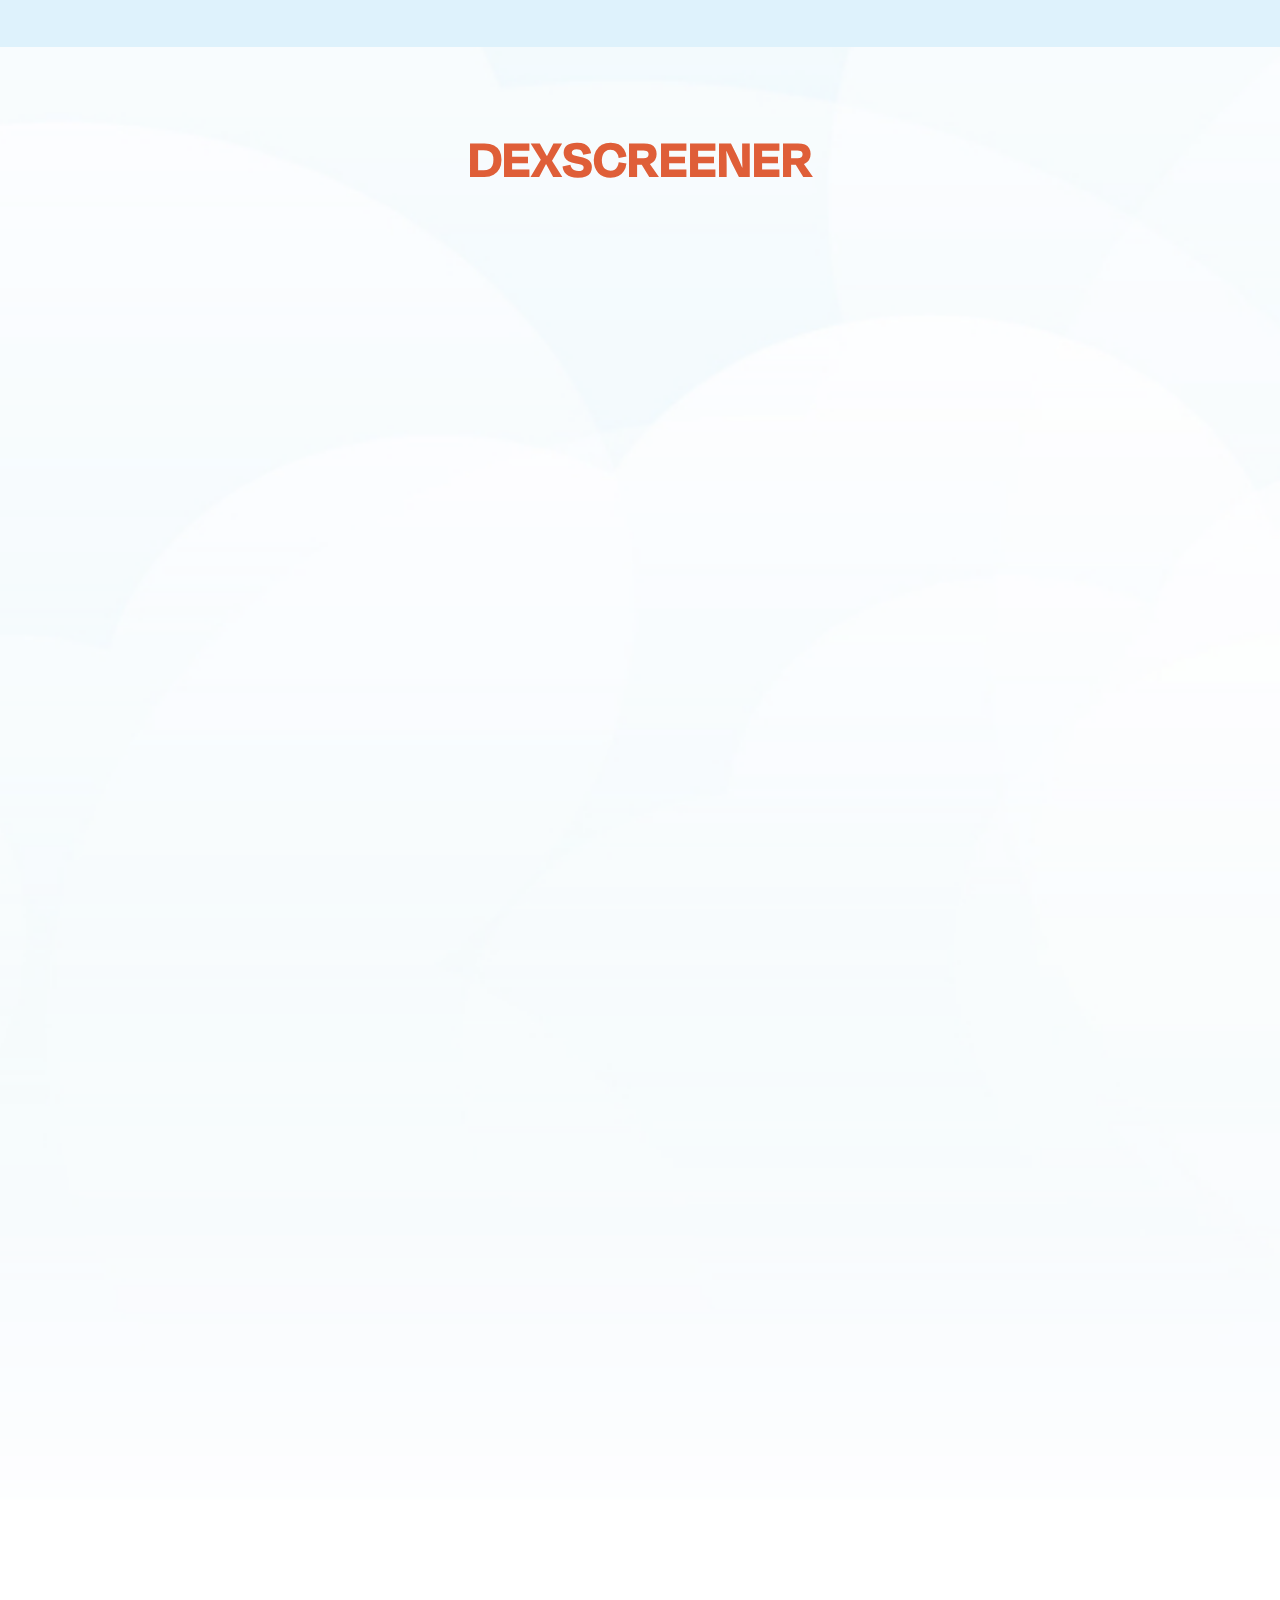
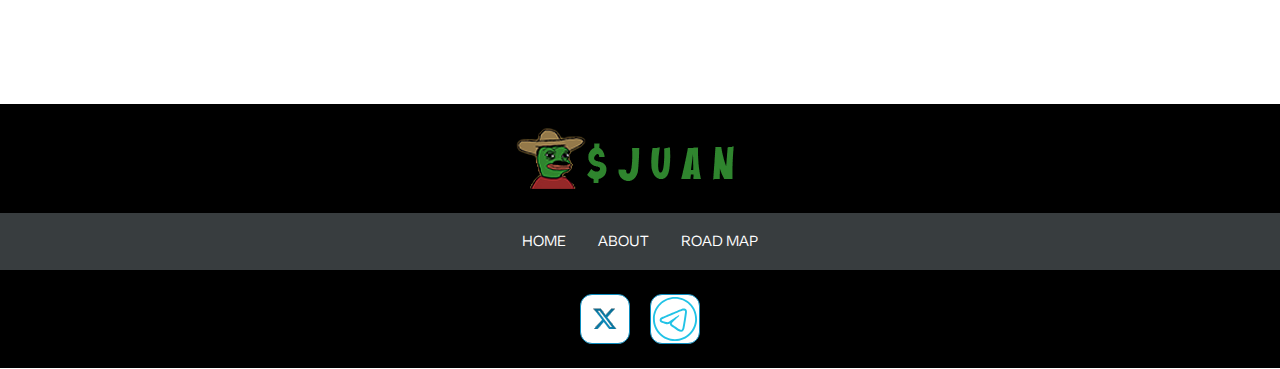
==== commit 6ee40692: "a" ====
--- a/index.html
+++ b/index.html
@@ -124,7 +124,7 @@
                             <div class="col">
                                 <button class="bg-black text-white fs-4 py-3 px-5 mt-sm-4 rounded-3 fw-bold"
                                         onclick="window.location.href='https://www.juanstacoshack.xyz/game.html'">
-                                    FARM AVOCADO
+                                    AVOCADO FARM
                                 </button>
                             </div>
                         </div>
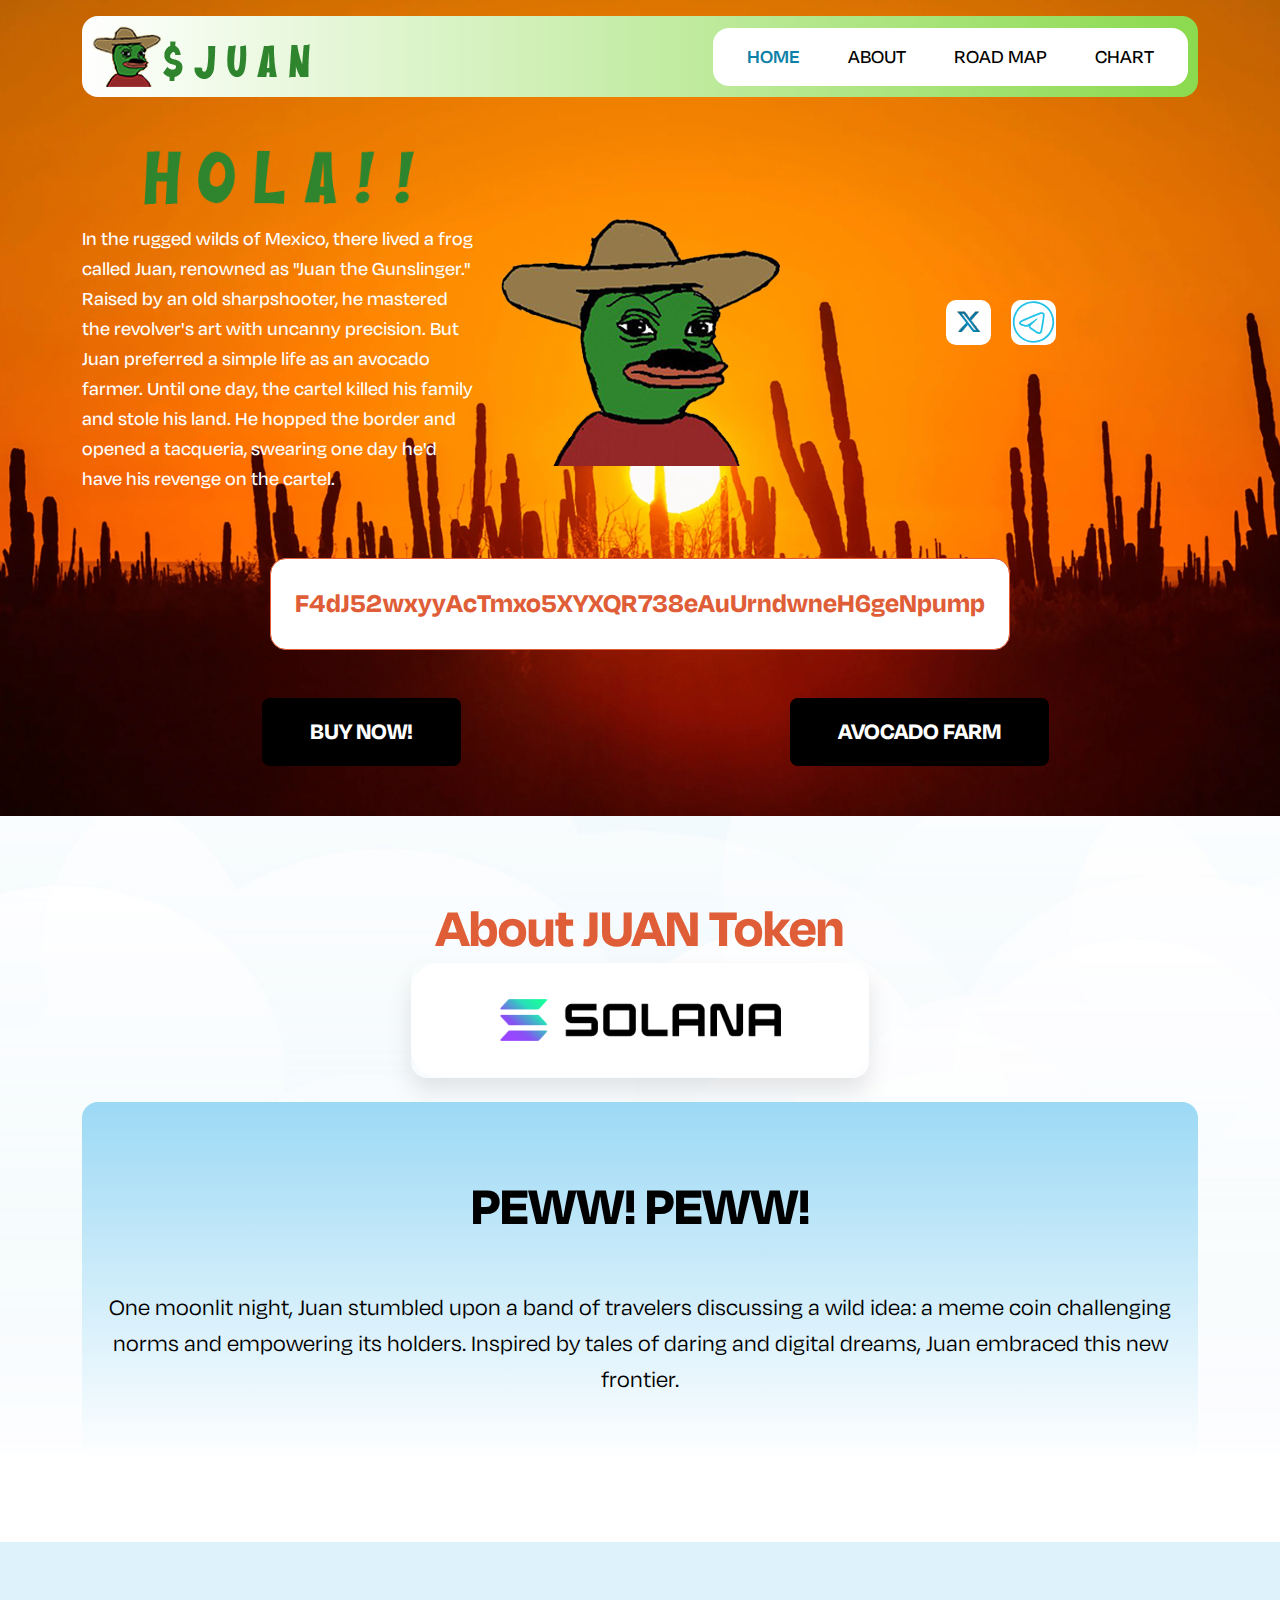
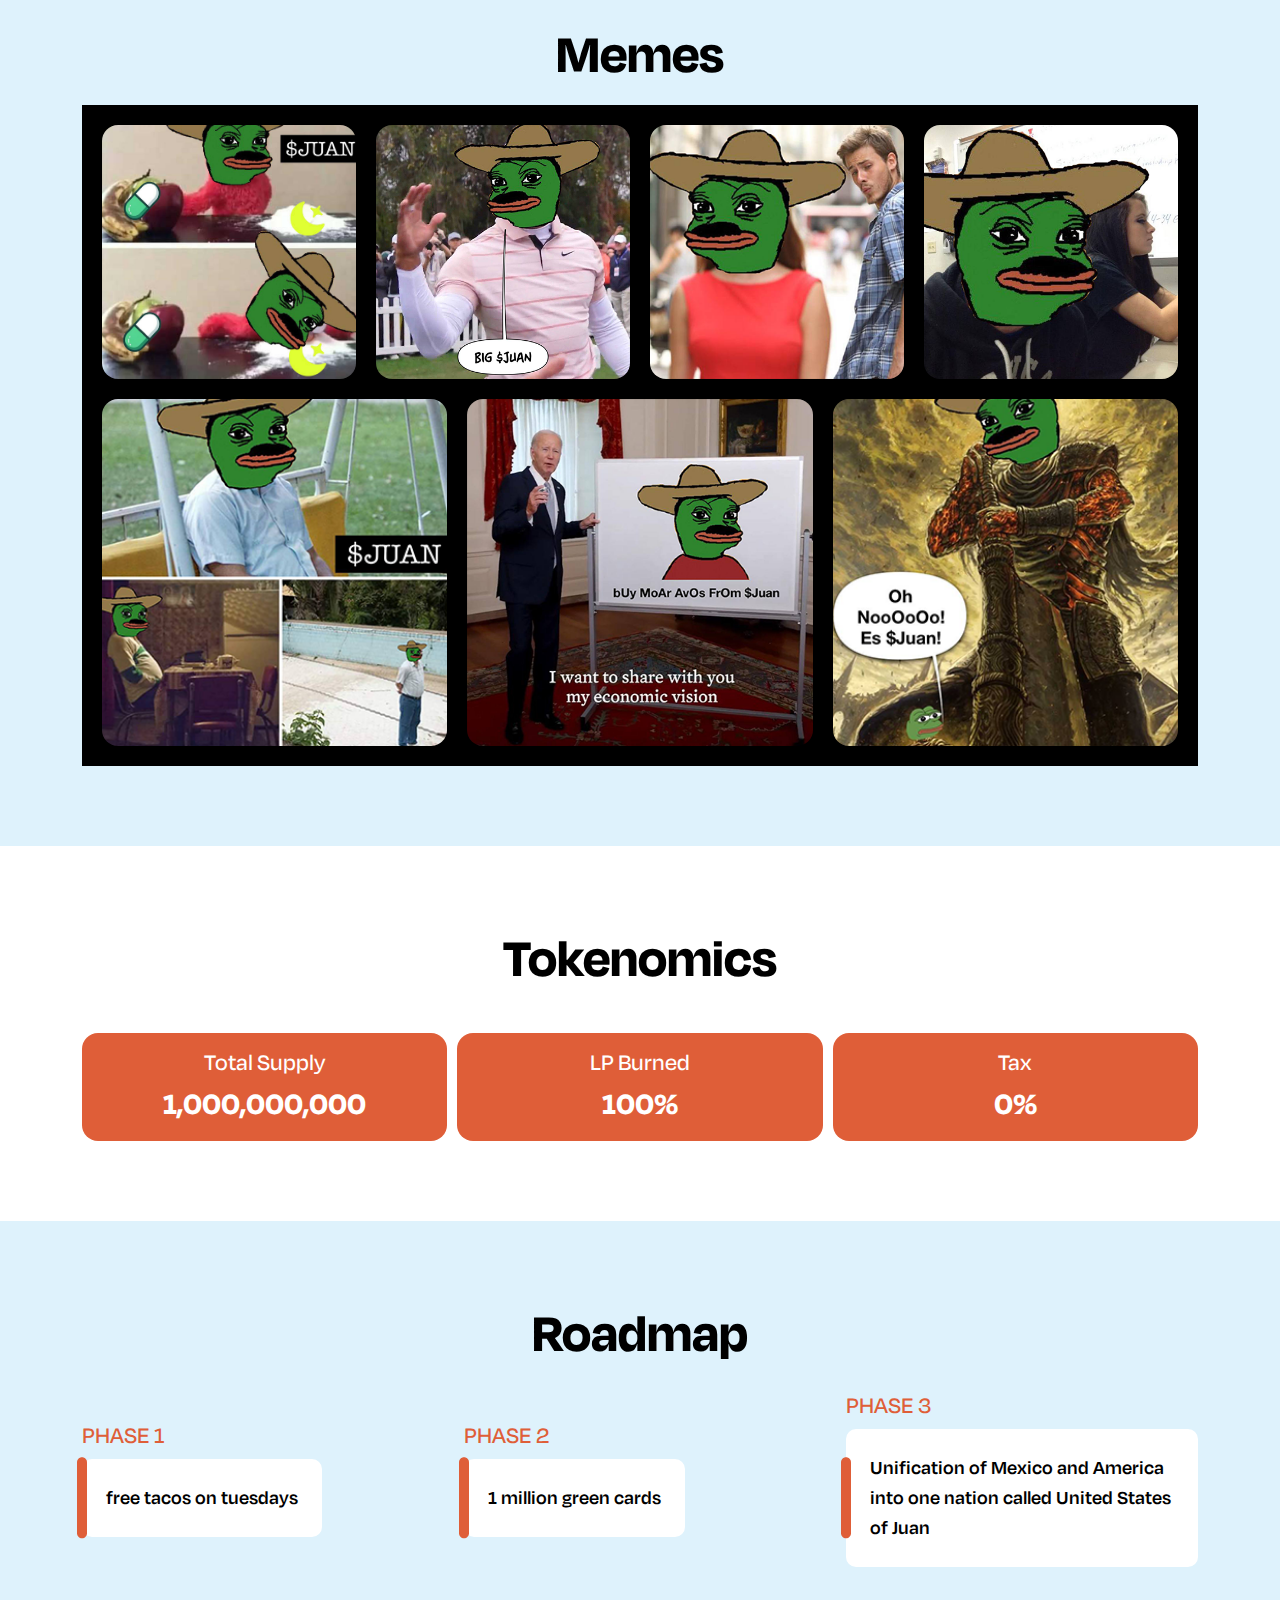
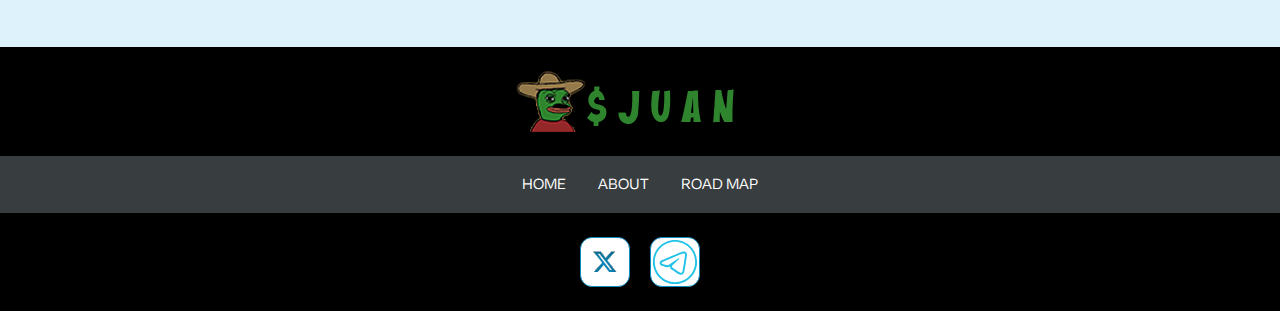
==== commit 29d8591c: "a" ====
--- a/index.html
+++ b/index.html
@@ -110,7 +110,7 @@
                 <div class="text-center d-flex flex-column align-items-center gap-4 mt-sm-5">
                     <div class="bg-white border border-primary d-inline-block p-4 rounded-4">
                         <div class="d-flex flex-wrap gap-2 align-items-center justify-content-center">
-                            <span class="fs-3 text-primary fw-bold fs-30">dszwaw3dscz6fy3rhzcrnaptdrdaxzwjyxuypykm3llp</span>
+                            <span class="fs-3 text-primary fw-bold fs-30">F4dJ52wxyyAcTmxo5XYXQR738eAuUrndwneH6geNpump</span>
                         </div>
                     </div>
                     <div class="container">
@@ -259,7 +259,7 @@
             </div>
         </div>
     </section>
-    <section class="about inner-space" id="dex">
+   <!-- <section class="about inner-space" id="dex">
         <div class="container">
             <div class="row justify-content-center text-center">
                 <h2 class="display-4 text-primary fw-bold">DEXSCREENER</h2>
@@ -293,7 +293,7 @@
             </div>
         </div>
     </section>
-
+-->
 </main>
 <footer class="bg-black text-white py-4">
     <div class="container-fluid">
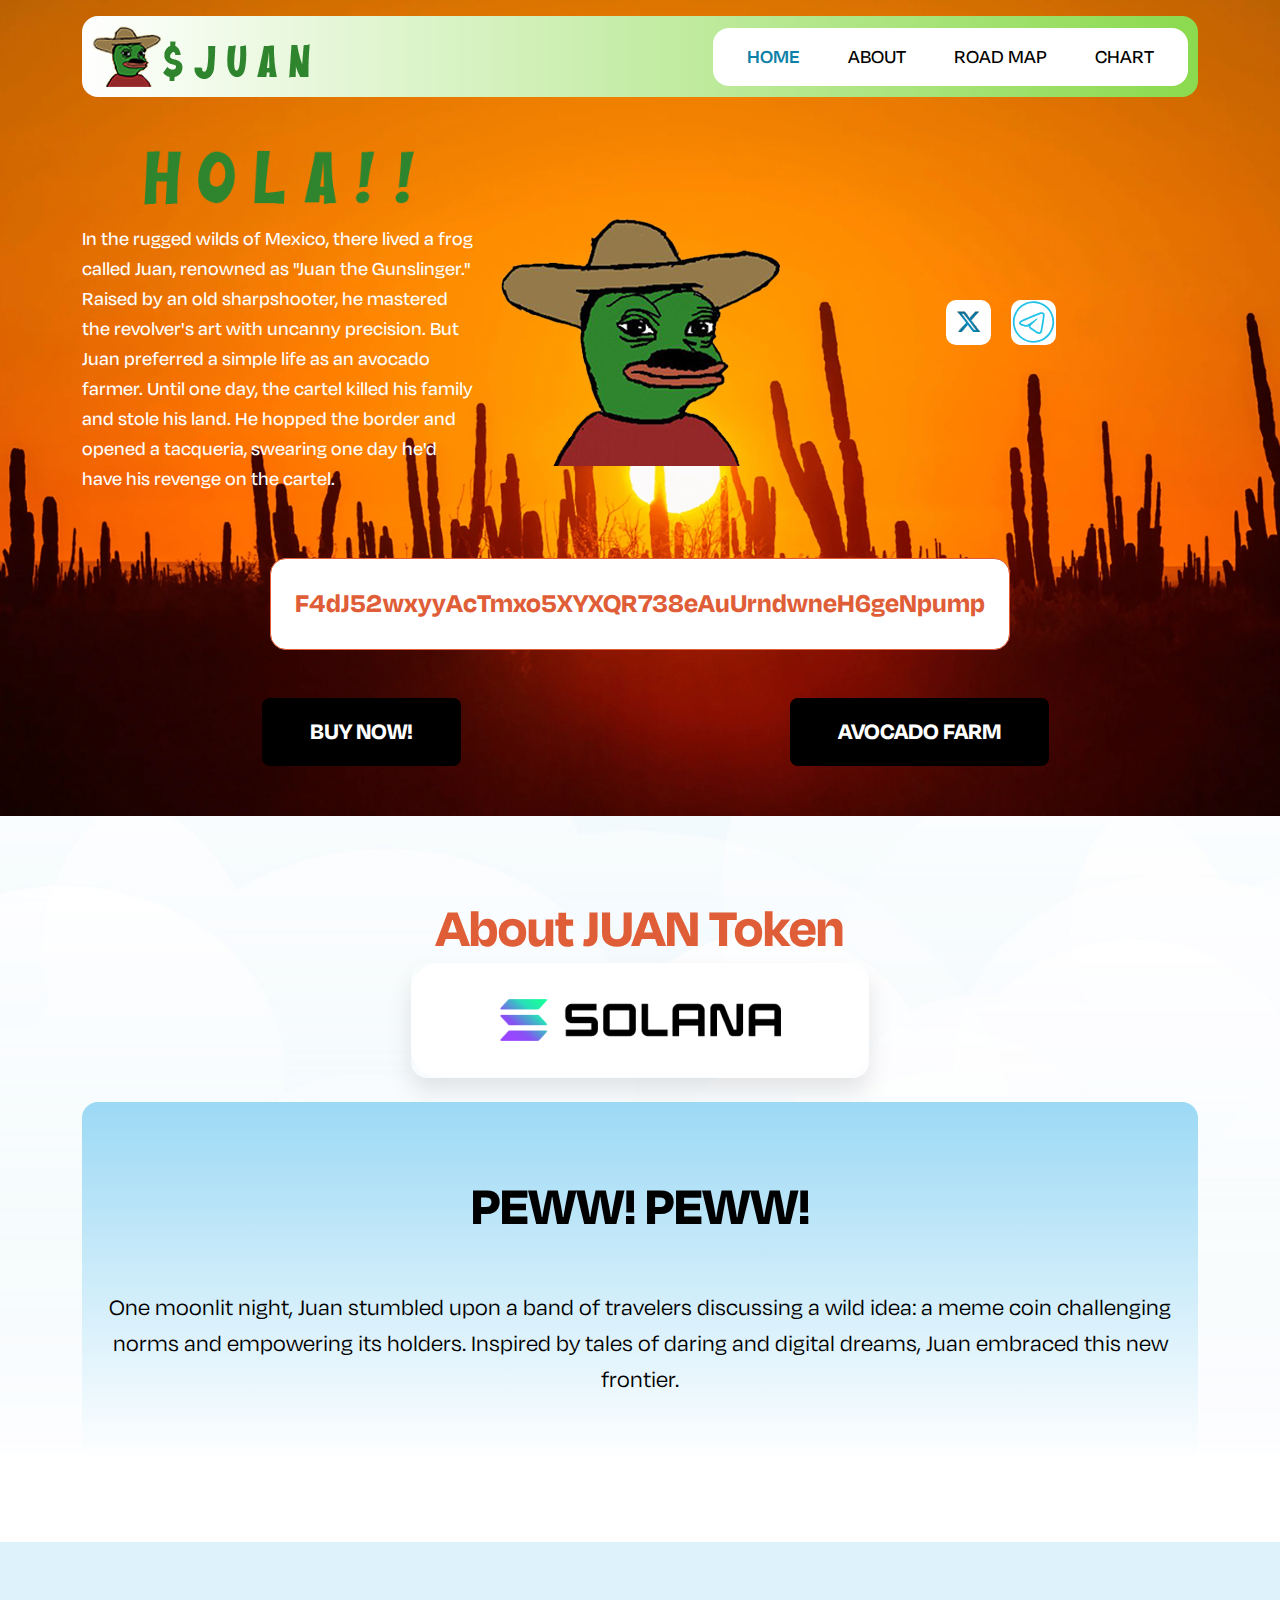
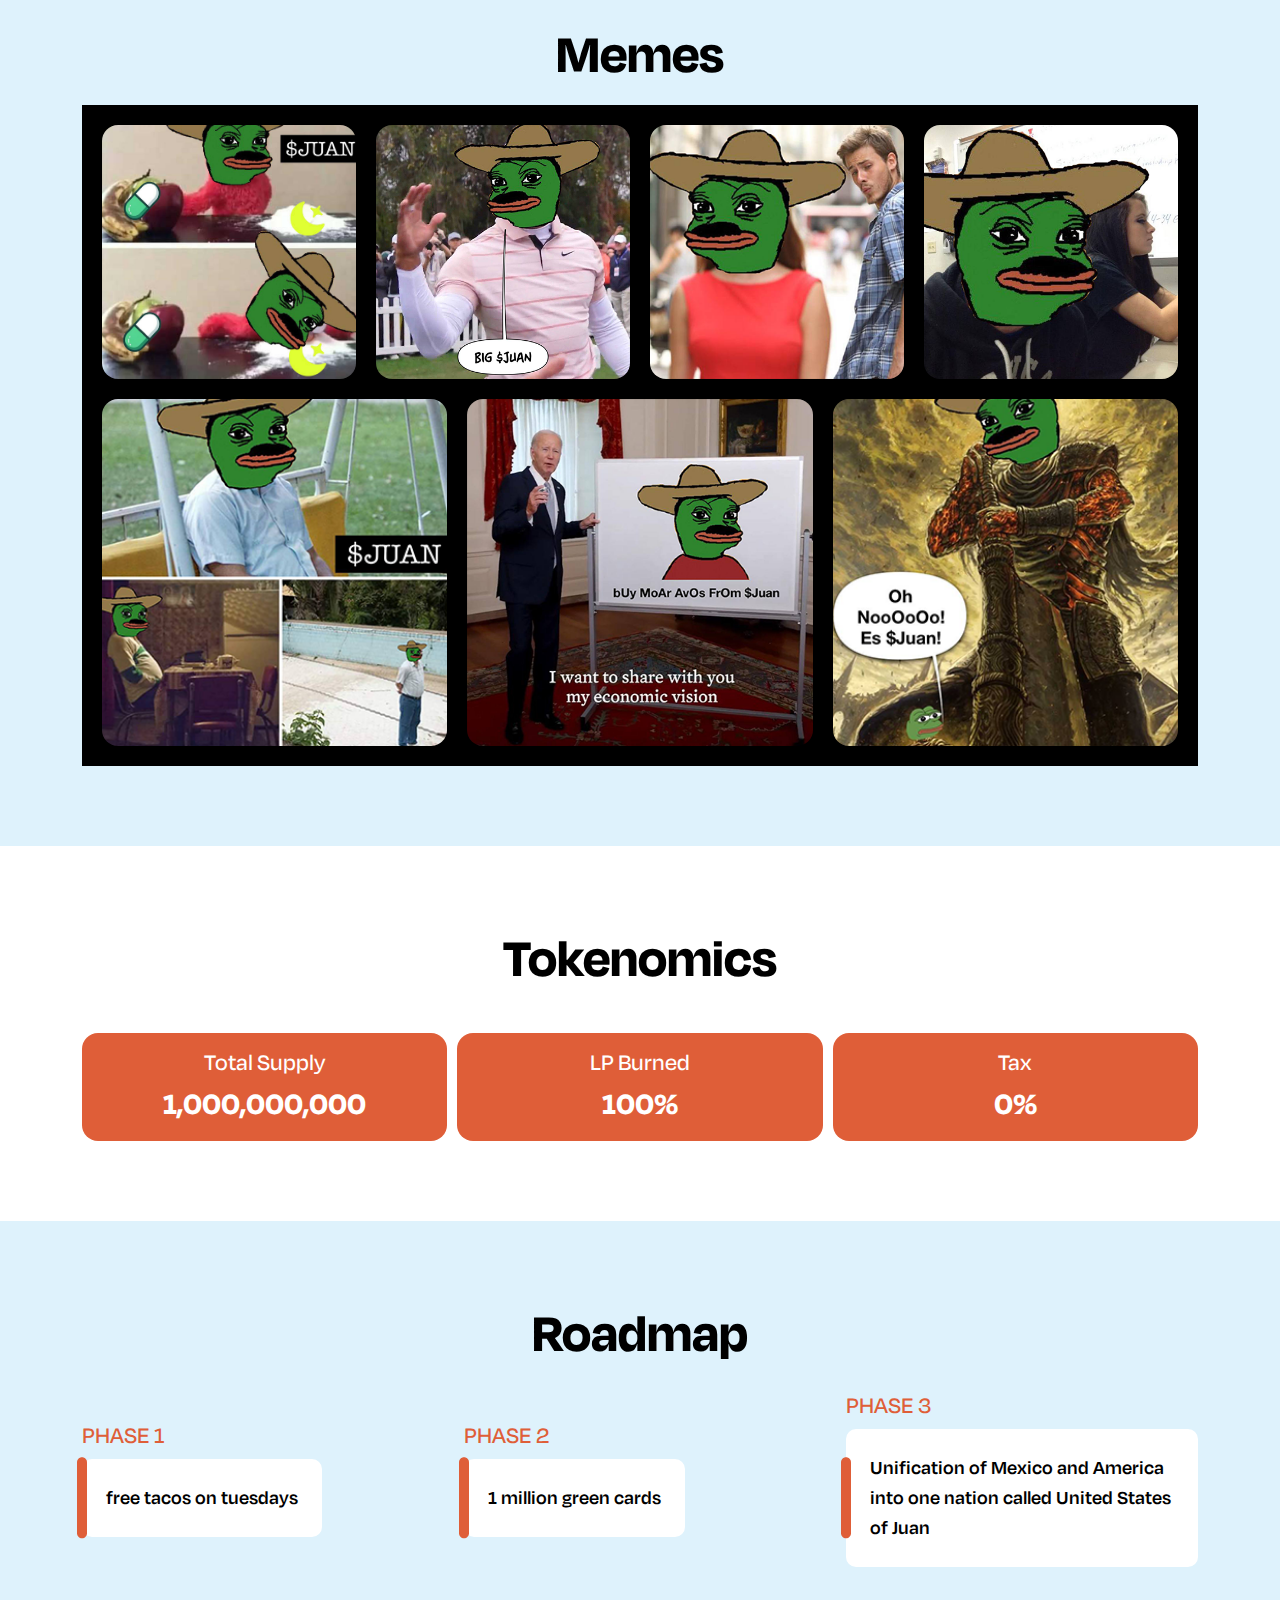
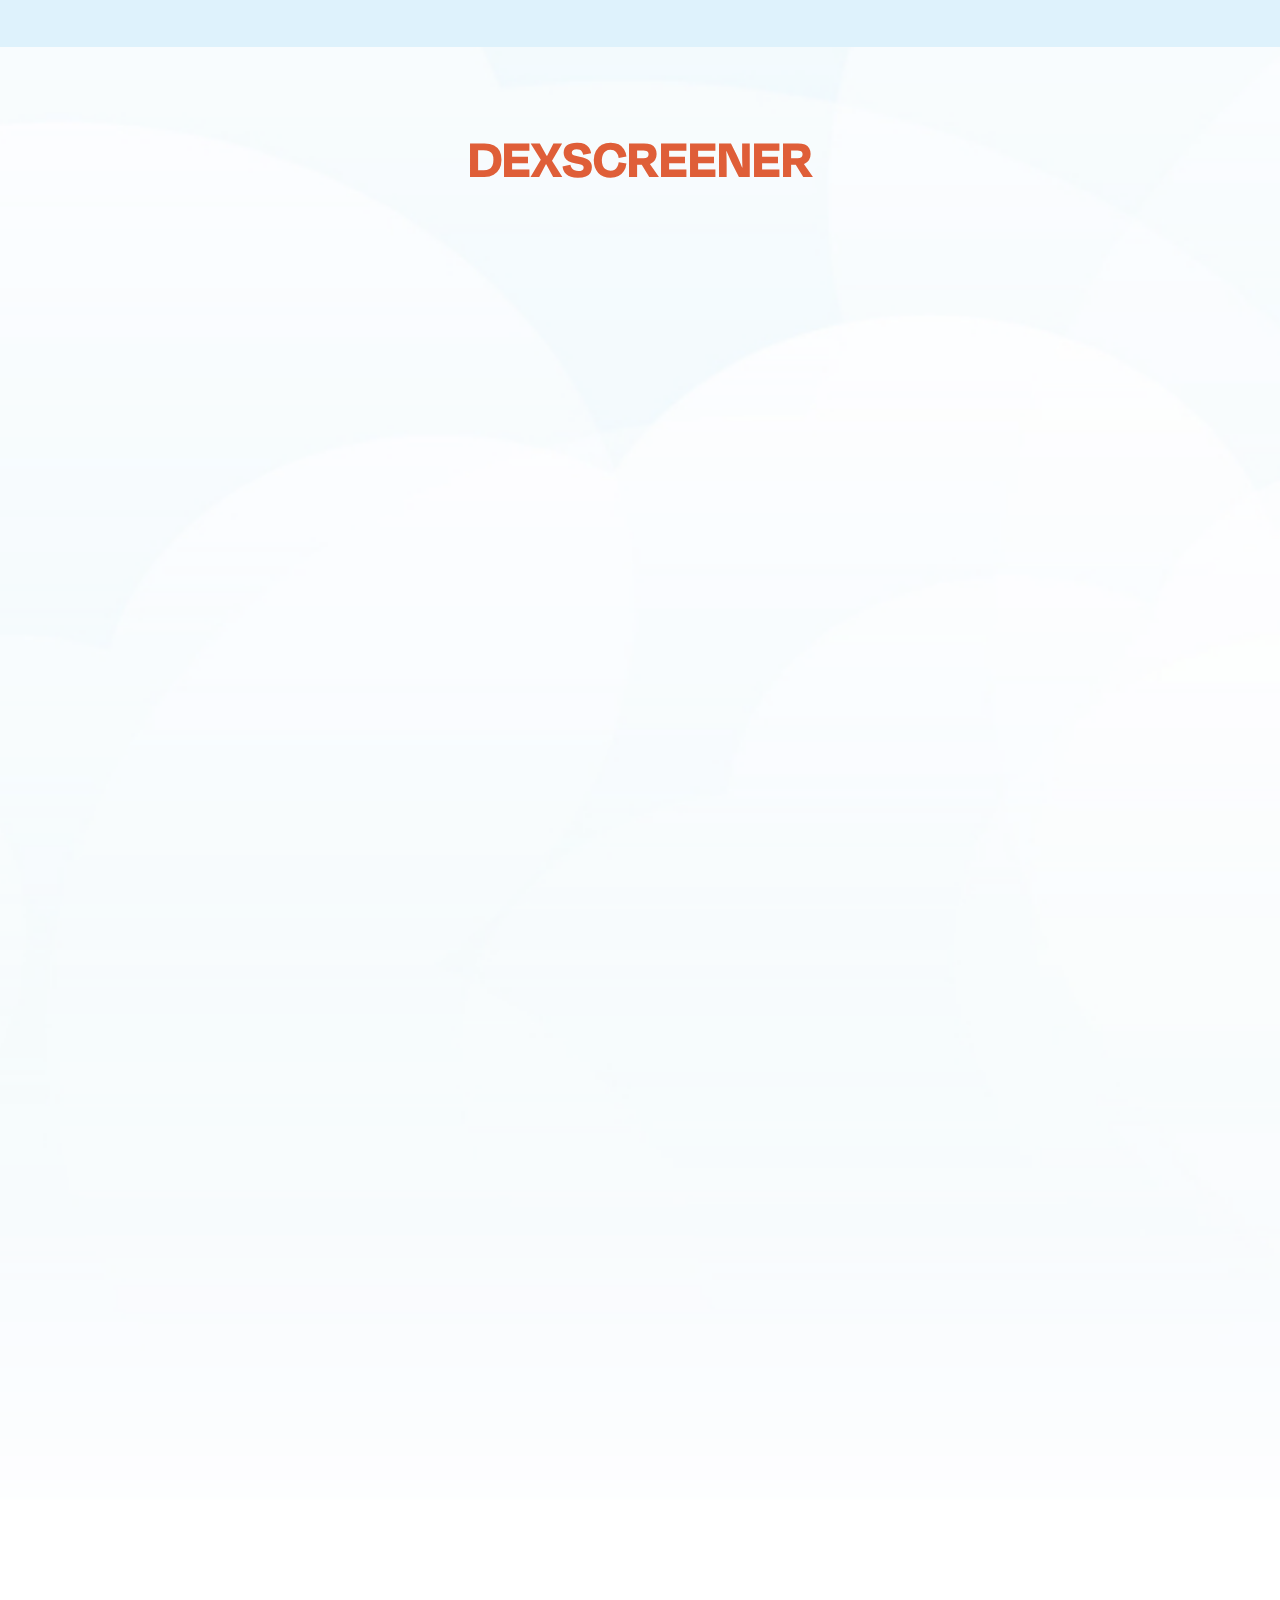
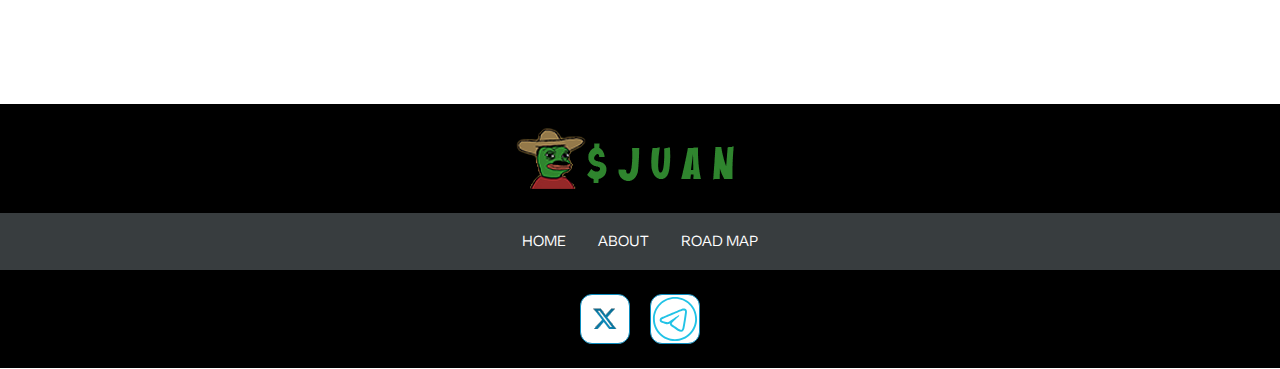
==== commit b5868a17: "a" ====
--- a/index.html
+++ b/index.html
@@ -66,7 +66,7 @@
                 </div>
                 <div class="col">
                     <ul class="w-auto mx-auto social-icons d-flex justify-content-center">
-                        <li><a style="margin-right: 20px" href="https://x.com/juan_taco_shack"
+                        <li><a style="margin-right: 20px" href="https://x.com/JuanSolPF"
                                class="bg-white d-flex align-items-center justify-content-center">
                             <svg width="24" height="22" viewBox="0 0 24 22" fill="none"
                                  xmlns="http://www.w3.org/2000/svg">
@@ -96,7 +96,7 @@
                                 </defs>
                             </svg>
                         </a></li>
-                        <li><a href="https://t.me/JuanSolVerificar"
+                        <li><a href="http://t.me/verifyjuan"
                                class="bg-white d-flex align-items-center justify-content-center">
 
                             <svg xmlns="http://www.w3.org/2000/svg" x="0px" y="0px" width="100" height="100"
@@ -117,7 +117,7 @@
                         <div class="row">
                             <div class="col">
                                 <button class="bg-black text-white fs-4 py-3 px-5 mt-sm-4 rounded-3 fw-bold"
-                                        onclick="window.location.href='https://dexscreener.com/solana/dszwaw3dscz6fy3rhzcrnaptdrdaxzwjyxuypykm3llp'">
+                                        onclick="window.location.href='https://jup.ag/swap/SOL-F4dJ52wxyyAcTmxo5XYXQR738eAuUrndwneH6geNpump'">
                                     BUY NOW!
                                 </button>
                             </div>
@@ -259,7 +259,7 @@
             </div>
         </div>
     </section>
-   <!-- <section class="about inner-space" id="dex">
+    <section class="about inner-space" id="dex">
         <div class="container">
             <div class="row justify-content-center text-center">
                 <h2 class="display-4 text-primary fw-bold">DEXSCREENER</h2>
@@ -287,13 +287,13 @@
                     border: 0;
                 }</style>
                 <div id="dexscreener-embed">
-                    <iframe src="https://dexscreener.com/solana/5V6tPy9C8UEUwH5z3iSbVzRU79CkxKBgWpiBZSnkdeX1?embed=1&theme=dark&trades=0"></iframe>
-                </div>
-
-            </div>
-        </div>
-    </section>
--->
+                    <iframe src="https://dexscreener.com/solana/3yQYaVohEe9BzeqmH6Azc19KDeyjWjMmye4qWiXUGvoR?embed=1&theme=dark&trades=0"></iframe>
+                </div>
+
+            </div>
+        </div>
+    </section>
+
 </main>
 <footer class="bg-black text-white py-4">
     <div class="container-fluid">
@@ -309,7 +309,7 @@
     <div class="container">
         <div class="row">
             <ul class="w-auto mx-auto social-icons d-flex justify-content-center">
-                <li><a href="https://x.com/juan_taco_shack"
+                <li><a href="https://x.com/JuanSolPF"
                        class="bg-white d-flex align-items-center justify-content-center">
                     <svg width="24" height="22" viewBox="0 0 24 22" fill="none"
                          xmlns="http://www.w3.org/2000/svg">
@@ -338,7 +338,7 @@
                         </defs>
                     </svg>
                 </a></li>
-                <li><a href="https://t.me/JuanSolVerificar"
+                <li><a href="http://t.me/verifyjuan"
                        class="bg-white d-flex align-items-center justify-content-center">
 
                     <svg xmlns="http://www.w3.org/2000/svg" x="0px" y="0px" width="100" height="100" viewBox="0 0 50 50"
